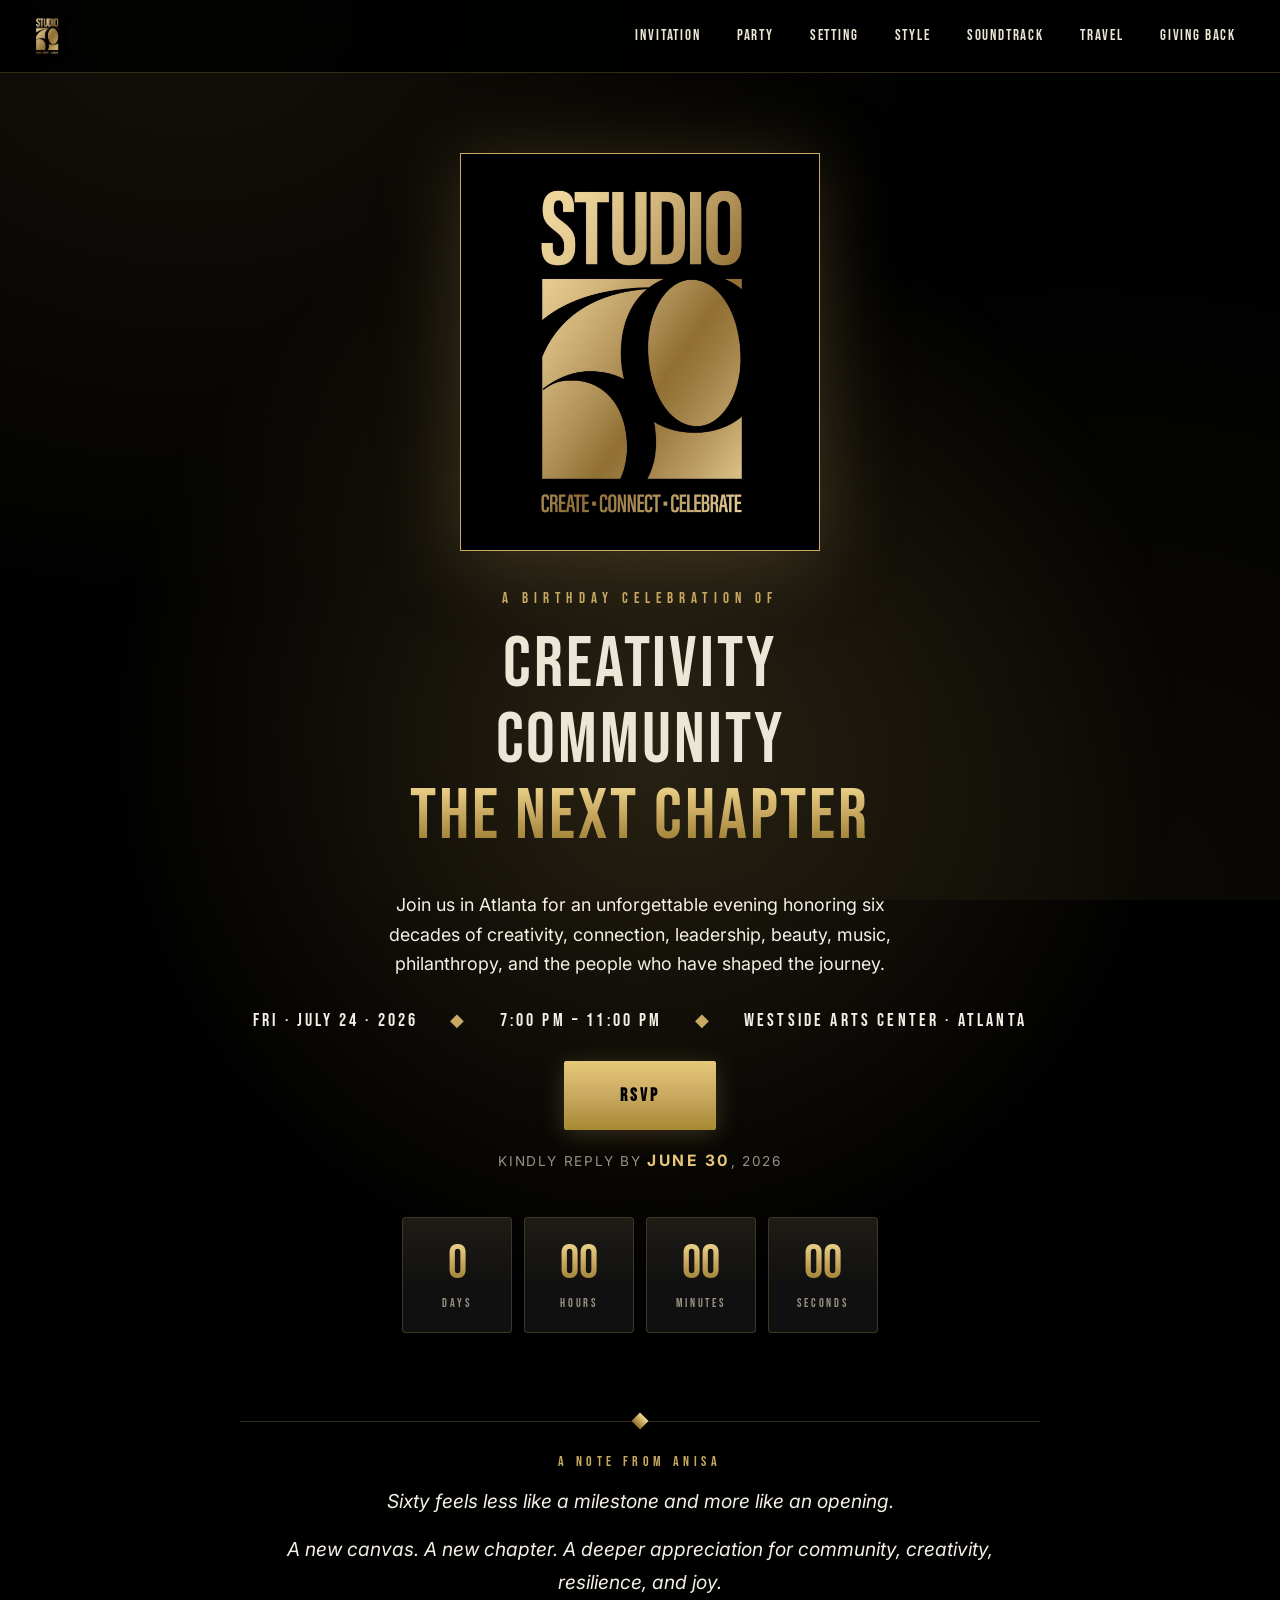
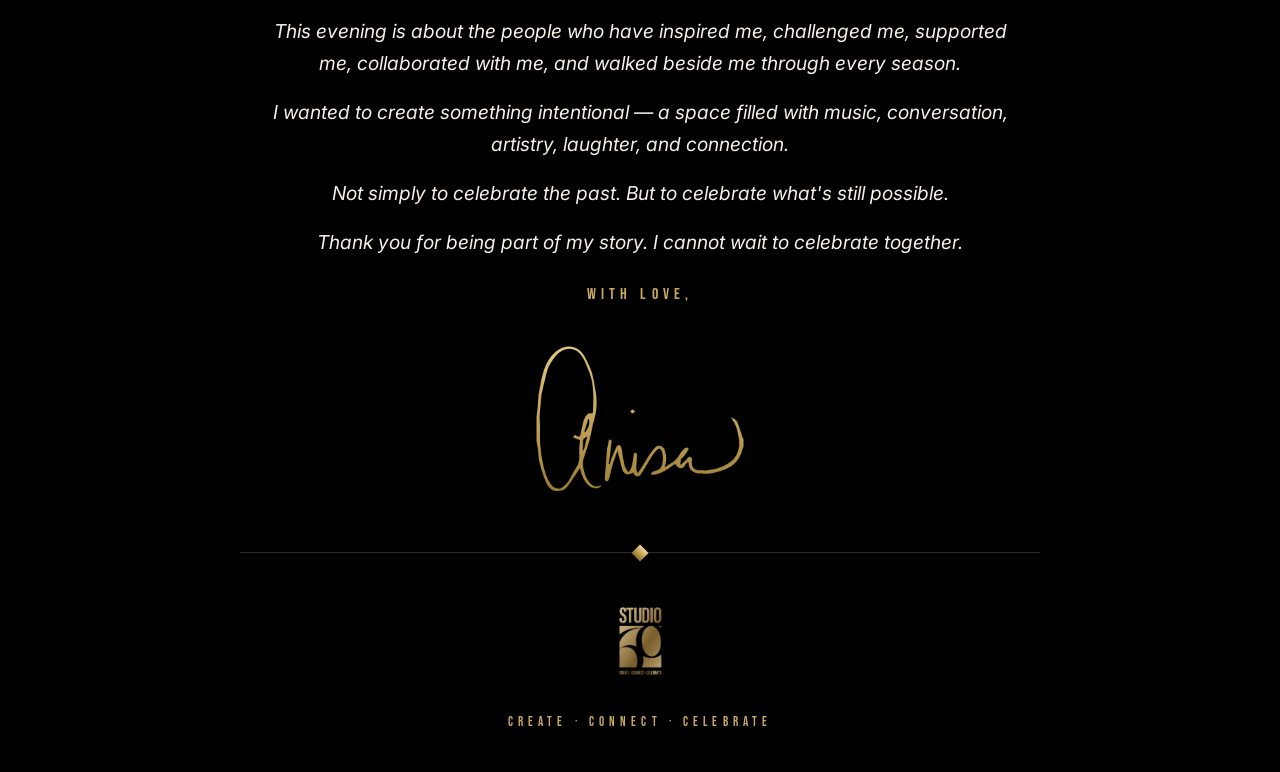
==== index.html @ c4981b9d "Home eyebrow + Soundtrack request deadline - Home hero eyebrow: "A celebration of" → "A birthday   c" ====
<!DOCTYPE html>
<html lang="en">
<head>
  <meta charset="UTF-8" />
  <meta name="viewport" content="width=device-width, initial-scale=1.0" />
  <title>Studio 60 — Anisa's 60th Birthday · Atlanta · July 24, 2026</title>
  <meta name="description" content="Create. Connect. Celebrate. Join Anisa for her 60th birthday at Westside Arts Center, Atlanta. Friday, July 24, 2026." />
  <link rel="icon" type="image/png" href="assets/studio60-logo.png" />
  <link rel="preconnect" href="https://fonts.googleapis.com" />
  <link rel="preconnect" href="https://fonts.gstatic.com" crossorigin />
  <link rel="preconnect" href="https://images.unsplash.com" />
  <link href="https://fonts.googleapis.com/css2?family=Bebas+Neue&family=Inter:wght@400;500;600;700&display=swap" rel="stylesheet" />
  <link rel="stylesheet" href="assets/style.css" />
</head>
<body>
  <div id="site-nav"></div>

  <main>
    <!-- HERO -->
    <section class="hero">
      <img class="hero-logo" src="assets/studio60-logo.png" alt="Studio 60 logo" />
      <div class="hero-eyebrow">A birthday celebration of</div>
      <h1 class="hero-title">
        Creativity<br />
        Community<br />
        <span class="hero-title-tail gold-text">The Next Chapter</span>
      </h1>

      <p class="hero-intro">
        Join us in Atlanta for an unforgettable evening honoring six decades of creativity, connection, leadership, beauty, music, philanthropy, and the people who have shaped the journey.
      </p>

      <div class="hero-meta">
        <span>Fri · July 24 · 2026</span>
        <span class="dot">◆</span>
        <span>7:00 PM – 11:00 PM</span>
        <span class="dot">◆</span>
        <span class="venue-meta"><span>Westside Arts Center</span><span class="venue-sep"> · </span><span>Atlanta</span></span>
      </div>

      <div class="hero-cta-row" style="margin-top: 18px;">
        <a class="btn btn-large" href="rsvp.html">RSVP</a>
      </div>
      <div class="hero-rsvp-deadline">Kindly reply by <span class="deadline-date">June 30</span>, 2026</div>

      <!-- COUNTDOWN -->
      <div id="countdown" class="countdown" aria-label="Countdown to event">
        <div class="countdown-unit">
          <span class="countdown-num" id="cd-days">—</span>
          <span class="countdown-label">Days</span>
        </div>
        <div class="countdown-unit">
          <span class="countdown-num" id="cd-hours">—</span>
          <span class="countdown-label">Hours</span>
        </div>
        <div class="countdown-unit">
          <span class="countdown-num" id="cd-minutes">—</span>
          <span class="countdown-label">Minutes</span>
        </div>
        <div class="countdown-unit">
          <span class="countdown-num" id="cd-seconds">—</span>
          <span class="countdown-label">Seconds</span>
        </div>
      </div>
    </section>

    <!-- MESSAGE FROM ANISA -->
    <section class="section section-tight section-anisa-note">
      <div class="container">
        <div class="message-block message-block--note">
          <div class="section-kicker">A note from Anisa</div>
          <p class="message-quote">Sixty feels less like a milestone and more like an opening.</p>
          <p class="message-quote">A new canvas. A new chapter. A deeper appreciation for community, creativity, resilience, and joy.</p>
          <p class="message-quote">This evening is about the people who have inspired me, challenged me, supported me, collaborated with me, and walked beside me through every season.</p>
          <p class="message-quote">I wanted to create something intentional — a space filled with music, conversation, artistry, laughter, and connection.</p>
          <p class="message-quote">Not simply to celebrate the past. But to celebrate what's still possible.</p>
          <p class="message-quote">Thank you for being part of my story. I cannot wait to celebrate together.</p>
          <div class="message-sign">With Love,</div>
          <div class="signature" role="img" aria-label="Anisa"></div>
        </div>
      </div>
    </section>
  </main>

  <div id="site-footer"></div>

  <script src="assets/partials.js"></script>
  <script src="assets/script.js"></script>
</body>
</html>
---- assets/style.css ----
/* ============================================
   STUDIO 60 — Anisa's 60th Birthday
   Black + Gold metallic brand styling
   ============================================ */

:root {
  --black: #000000;
  --black-soft: #0a0a0a;
  --black-elev: #141414;
  --gold-light: #e6c878;
  --gold: #c9a961;
  --gold-deep: #a78832;
  --gold-shadow: #6b5520;
  --gold-pale: #f3dc94;
  --silver: #c0c0c0;
  --ivory: #f5f0e6;
  --white: #ffffff;
  --text: #ece6d6;
  --text-mute: #9a9082;
  --line: rgba(201, 169, 97, 0.25);
  --line-strong: rgba(201, 169, 97, 0.55);
  --gold-gradient: linear-gradient(180deg, #f3dc94 0%, #c9a961 45%, #8c6f24 100%);
  --gold-gradient-flat: linear-gradient(180deg, #e6c878 0%, #c9a961 50%, #a78832 100%);
  --gold-gradient-deep: linear-gradient(180deg, #c9a961 0%, #8c6f24 50%, #4a3811 100%);
  --gold-gradient-light: linear-gradient(180deg, #f9e8b6 0%, #e6c878 50%, #c9a961 100%);
  --shadow-soft: 0 10px 40px rgba(0, 0, 0, 0.6);
  --max-w: 1280px;
}

* { box-sizing: border-box; margin: 0; padding: 0; }

html { scroll-behavior: smooth; -webkit-text-size-adjust: 100%; }

body {
  background: var(--black);
  color: var(--text);
  font-family: 'Inter', 'Helvetica Neue', Arial, sans-serif;
  font-weight: 400;
  line-height: 1.6;
  min-height: 100vh;
  overflow-x: hidden;
  -webkit-font-smoothing: antialiased;
  -moz-osx-font-smoothing: grayscale;
}

/* Subtle gold particle/grain background overlay */
body::before {
  content: "";
  position: fixed;
  inset: 0;
  pointer-events: none;
  background:
    radial-gradient(ellipse at 15% 0%, rgba(201, 169, 97, 0.10), transparent 50%),
    radial-gradient(ellipse at 85% 100%, rgba(201, 169, 97, 0.06), transparent 55%);
  z-index: 0;
}

/* Typography */
h1, h2, h3, h4, .display, .nav-link, .btn {
  font-family: 'Bebas Neue', 'Oswald', 'Impact', sans-serif;
  letter-spacing: 0.04em;
  text-transform: uppercase;
  font-weight: 400;
}

h1 { font-size: clamp(2.4rem, 6vw, 4.5rem); line-height: 1.05; }
h2 { font-size: clamp(1.8rem, 4vw, 3rem); line-height: 1.1; }
h3 { font-size: clamp(1.2rem, 2.4vw, 1.6rem); line-height: 1.2; }

.gold-text {
  background: var(--gold-gradient);
  -webkit-background-clip: text;
  background-clip: text;
  -webkit-text-fill-color: transparent;
  color: transparent;
}

/* Inline links inside body copy: bold + underline, no color shift */
.prose a, a.inline {
  color: var(--ivory);
  font-weight: 600;
  text-decoration: underline;
  text-underline-offset: 3px;
  text-decoration-thickness: 1.5px;
  transition: color 0.2s;
}
.prose a:hover, a.inline:hover { color: var(--gold-light); }

a { color: var(--gold-light); text-decoration: none; transition: color 0.2s; }
a:hover { color: var(--ivory); }

p { margin-bottom: 1rem; }

/* ============================================
   Top Navigation
   ============================================ */
.top-nav {
  position: sticky;
  top: 0;
  z-index: 100;
  width: 100%;
  background: rgba(0, 0, 0, 0.85);
  backdrop-filter: blur(14px);
  -webkit-backdrop-filter: blur(14px);
  border-bottom: 1px solid var(--line);
}

.nav-inner {
  max-width: var(--max-w);
  margin: 0 auto;
  padding: 14px 28px;
  display: flex;
  align-items: center;
  justify-content: space-between;
  gap: 24px;
}

.nav-brand {
  display: flex;
  align-items: center;
  gap: 12px;
  text-decoration: none;
}

.nav-brand img {
  height: 42px;
  width: auto;
}

.nav-links {
  display: flex;
  align-items: center;
  gap: 4px;
  list-style: none;
}

.nav-link {
  display: inline-block;
  padding: 10px 16px;
  font-size: 0.95rem;
  letter-spacing: 0.12em;
  color: var(--text);
  text-decoration: none;
  transition: color 0.2s;
}

.nav-link:hover { color: var(--gold-light); }

/* Active nav state: solid gold color (matches EDC's solid pink) */
.nav-link.is-active {
  color: var(--gold-light);
  font-weight: 500;
}

.nav-toggle {
  display: none;
  background: none;
  border: 1px solid var(--line-strong);
  color: var(--gold-light);
  width: 42px;
  height: 42px;
  border-radius: 4px;
  cursor: pointer;
  font-size: 1.2rem;
}

@media (max-width: 980px) {
  .nav-toggle { display: inline-flex; align-items: center; justify-content: center; }
  .nav-links {
    display: none;
    position: absolute;
    top: 100%;
    left: 0;
    right: 0;
    flex-direction: column;
    align-items: stretch;
    gap: 0;
    background: rgba(0, 0, 0, 0.97);
    border-bottom: 1px solid var(--line);
    padding: 8px 0;
  }
  .nav-links.is-open { display: flex; }
  .nav-link {
    padding: 14px 28px;
    border-bottom: 1px solid rgba(201, 169, 97, 0.08);
  }
}

/* ============================================
   Buttons
   ============================================ */
.btn {
  display: inline-block;
  padding: 16px 36px;
  font-size: 1rem;
  letter-spacing: 0.16em;
  text-transform: uppercase;
  text-decoration: none;
  cursor: pointer;
  border: none;
  position: relative;
  transition: transform 0.2s, box-shadow 0.25s;
  background: var(--gold-gradient-flat);
  color: var(--black);
  font-weight: 600;
  font-family: 'Bebas Neue', 'Oswald', sans-serif;
  border-radius: 2px;
  box-shadow: 0 4px 24px rgba(201, 169, 97, 0.25);
}

.btn:hover {
  transform: translateY(-2px);
  box-shadow: 0 10px 36px rgba(201, 169, 97, 0.45);
  color: var(--black);
}

.btn-ghost {
  background: transparent;
  color: var(--gold-light);
  border: 1px solid var(--line-strong);
  box-shadow: none;
}

.btn-ghost:hover {
  background: rgba(201, 169, 97, 0.08);
  color: var(--ivory);
  border-color: var(--gold-light);
  box-shadow: none;
}

.btn-large {
  padding: 20px 56px;
  font-size: 1.15rem;
}

/* Slightly more presence on the primary submit button so the eye lands on it */
.btn-confirm {
  padding: 24px 64px;
  font-size: 1.2rem;
  letter-spacing: 0.2em;
  font-weight: 700;
}

/* Narrow select for short option lists (e.g. guests = 1 or 2) */
.form-row select.select-narrow { width: auto; min-width: 120px; max-width: 160px; }

.btn-arrow::after {
  content: " ↗";
  margin-left: 4px;
  font-size: 0.85em;
}

/* ============================================
   Layout
   ============================================ */
main { position: relative; z-index: 1; }

.container {
  max-width: var(--max-w);
  margin: 0 auto;
  padding: 0 28px;
}

.section {
  padding: 80px 0;
  position: relative;
}

.section-tight { padding: 48px 0; }

/* Tighter vertical rhythm on phones so guests scroll less */
@media (max-width: 800px) {
  .section { padding: 48px 0; }
  .section-tight { padding: 28px 0; }
}

.section-title {
  text-align: center;
  margin-bottom: 12px;
}

.section-kicker {
  display: block;
  text-align: center;
  font-family: 'Bebas Neue', 'Oswald', sans-serif;
  letter-spacing: 0.32em;
  font-size: 0.9rem;
  color: var(--gold);
  margin-bottom: 12px;
}

.section-sub {
  text-align: center;
  color: var(--text-mute);
  max-width: 680px;
  margin: 0 auto 56px;
  font-size: 1.05rem;
}

/* ============================================
   Section Divider — gold rule with "60" mark centered
   ============================================ */
.section-divider {
  position: relative;
  text-align: center;
  margin: 56px auto;
  max-width: 1100px;
  padding: 0 28px;
}

.section-divider::before {
  content: "";
  position: absolute;
  top: 50%;
  left: 28px;
  right: 28px;
  height: 1px;
  background: linear-gradient(90deg, transparent, rgba(201, 169, 97, 0.5) 20%, rgba(201, 169, 97, 0.5) 80%, transparent);
}

.section-divider .divider-mark {
  position: relative;
  display: inline-block;
  padding: 0 18px;
  background: var(--black);
  font-family: 'Bebas Neue', 'Oswald', sans-serif;
  font-size: 1.4rem;
  letter-spacing: 0.18em;
  background: var(--gold-gradient);
  -webkit-background-clip: text;
  background-clip: text;
  -webkit-text-fill-color: transparent;
  color: transparent;
}

.section-divider .divider-mark-wrap {
  position: relative;
  display: inline-block;
  padding: 0 18px;
  background: var(--black);
}

/* ============================================
   Hero (Home)
   ============================================ */
.hero {
  min-height: 100vh;
  display: flex;
  flex-direction: column;
  align-items: center;
  justify-content: center;
  text-align: center;
  padding: 80px 28px 60px;
  position: relative;
  overflow: hidden;
}

.hero::before {
  content: "";
  position: absolute;
  inset: 0;
  background:
    radial-gradient(ellipse at center, rgba(201, 169, 97, 0.18) 0%, transparent 60%);
  pointer-events: none;
}

.hero-logo {
  max-width: 360px;
  width: 70vw;
  height: auto;
  margin-bottom: 36px;
  border: 1px solid var(--gold);
  padding: 6px;
  background: var(--black);
  filter: drop-shadow(0 8px 40px rgba(201, 169, 97, 0.25));
  animation: fadeUp 1s ease both;
}

.hero-eyebrow {
  font-family: 'Bebas Neue', 'Oswald', sans-serif;
  letter-spacing: 0.4em;
  font-size: 0.95rem;
  color: var(--gold);
  margin-bottom: 16px;
  animation: fadeUp 1s 0.15s ease both;
}

.hero-title {
  font-family: 'Bebas Neue', 'Oswald', sans-serif;
  letter-spacing: 0.04em;
  margin-bottom: 8px;
  animation: fadeUp 1s 0.25s ease both;
}

.hero-title .gold-text { display: inline-block; }

.hero-title-tail {
  display: inline-block;
}

.hero-intro {
  max-width: 720px;
  margin: 28px auto 0;
  padding: 0 16px;
  color: var(--ivory);
  font-size: clamp(1rem, 1.4vw, 1.15rem);
  line-height: 1.65;
  text-align: center;
  text-wrap: balance;
  animation: fadeUp 1s 0.35s ease both;
}

.hero-meta {
  display: flex;
  flex-wrap: wrap;
  align-items: center;
  justify-content: center;
  gap: 18px 32px;
  margin: 28px 0 8px;
  font-family: 'Bebas Neue', 'Oswald', sans-serif;
  letter-spacing: 0.18em;
  font-size: 1.1rem;
  color: var(--ivory);
  animation: fadeUp 1s 0.4s ease both;
}

.hero-meta .dot { color: var(--gold); }

.hero-venue {
  color: var(--text-mute);
  font-size: 0.95rem;
  margin-bottom: 36px;
  animation: fadeUp 1s 0.5s ease both;
}

.hero-cta-row {
  display: flex;
  gap: 14px;
  flex-wrap: wrap;
  justify-content: center;
  animation: fadeUp 1s 0.6s ease both;
}

.hero-rsvp-deadline {
  margin-top: 18px;
  font-size: 0.85rem;
  color: var(--text-mute);
  letter-spacing: 0.12em;
  text-transform: uppercase;
  animation: fadeUp 1s 0.7s ease both;
}

.hero-rsvp-deadline .deadline-date {
  color: var(--gold-light);
  font-weight: 700;
  font-size: 1.15em;
  letter-spacing: 0.16em;
}

/* Mobile-only hero tweaks
   - Tighten the gap above the Studio 60 logo
   - Hide diamond separators and the middle-dot in the venue line
   - Let the venue's "Atlanta" wrap to its own line cleanly */
@media (max-width: 700px) {
  .hero {
    justify-content: flex-start;
    padding-top: 24px;
  }
  .hero-logo {
    margin-bottom: 24px;
  }
  .hero-meta .dot { display: none; }
  .venue-meta .venue-sep { display: none; }
  .venue-meta {
    display: inline-flex;
    flex-direction: column;
    align-items: center;
    gap: 4px;
  }
}

@keyframes fadeUp {
  from { opacity: 0; transform: translateY(16px); }
  to { opacity: 1; transform: translateY(0); }
}

/* ============================================
   Countdown
   ============================================ */
.countdown {
  display: flex;
  justify-content: center;
  gap: 12px;
  margin: 44px auto 0;
  flex-wrap: wrap;
}

.countdown-unit {
  min-width: 110px;
  padding: 22px 16px 18px;
  background: rgba(20, 20, 20, 0.8);
  border: 1px solid var(--line);
  border-radius: 4px;
  text-align: center;
  position: relative;
  overflow: hidden;
}

.countdown-unit::before {
  content: "";
  position: absolute;
  inset: 0;
  background: linear-gradient(180deg, rgba(201, 169, 97, 0.08), transparent 60%);
  pointer-events: none;
}

.countdown-num {
  display: block;
  font-family: 'Bebas Neue', 'Oswald', sans-serif;
  font-size: 3rem;
  line-height: 1;
  background: var(--gold-gradient);
  -webkit-background-clip: text;
  background-clip: text;
  -webkit-text-fill-color: transparent;
  color: transparent;
}

.countdown-label {
  display: block;
  margin-top: 6px;
  font-family: 'Bebas Neue', 'Oswald', sans-serif;
  letter-spacing: 0.24em;
  font-size: 0.75rem;
  color: var(--text-mute);
}

@media (max-width: 600px) {
  .countdown-unit { min-width: 0; flex: 1 1 calc(50% - 12px); }
  .countdown-num { font-size: 2.4rem; }
}

/* ============================================
   Page Banner — full-width photo banner with title overlay
   ============================================ */
.page-banner {
  position: relative;
  width: 100%;
  height: clamp(280px, 38vw, 460px);
  background-size: cover;
  background-position: center;
  display: flex;
  align-items: center;
  justify-content: center;
  text-align: center;
  overflow: hidden;
}

/* Taller variant to mirror the RSVP hero feel on hero-style pages */
.page-banner--tall { height: clamp(420px, 60vw, 640px); }

/* Generic line-balance utility — prevents orphan words on short
   paragraphs by distributing line breaks evenly */
.balance { text-wrap: balance; }

/* Prose modifier — balance line breaks so short paragraphs don't
   leave a single orphan word on the last line */
.prose-balance p { text-wrap: balance; }

/* Soundtrack page — tight title + tagline lockup on the banner */
.soundtrack-lockup { line-height: 0.95; }

/* Soundtrack deadline note — matches the RSVP "Kindly reply by" treatment */
.song-deadline {
  text-align: center;
  font-size: 0.85rem;
  color: var(--text-mute);
  letter-spacing: 0.12em;
  text-transform: uppercase;
  margin: 0 0 32px;
}

.song-deadline .deadline-date {
  color: var(--gold-light);
  font-weight: 700;
  font-size: 1.15em;
  letter-spacing: 0.16em;
}
.soundtrack-tagline {
  margin-top: 14px;
  font-family: 'Bebas Neue', 'Oswald', sans-serif;
  letter-spacing: 0.32em;
  text-transform: uppercase;
  font-size: clamp(0.95rem, 1.6vw, 1.15rem);
  color: var(--gold-light);
}

/* Run of Show — "The Evening Unfolds" hero + narrative copy */
.ros-banner {
  background-color: var(--black);
  background-size: cover;
  background-position: center;
  background-repeat: no-repeat;
}

.ros-heading {
  text-align: center;
  font-family: 'Bebas Neue', 'Oswald', sans-serif;
  font-size: clamp(2rem, 4.5vw, 3.6rem);
  letter-spacing: 0.04em;
  line-height: 1;
  color: var(--white);
  margin-bottom: 32px;
}

.ros-narrative {
  max-width: 720px;
  margin: 0 auto;
  text-align: center;
  color: var(--ivory);
}

.ros-narrative p {
  font-size: clamp(1.05rem, 1.5vw, 1.2rem);
  line-height: 1.75;
  margin-bottom: 1.4rem;
  text-wrap: balance;
}

.ros-emphasis {
  font-family: 'Bebas Neue', 'Oswald', sans-serif;
  letter-spacing: 0.06em;
  font-size: clamp(1.25rem, 1.8vw, 1.5rem) !important;
  color: var(--gold-light);
  margin-top: 1.6rem;
}

.ros-closing {
  font-style: italic;
  color: var(--gold-light);
  margin-top: 1.6rem;
}

/* Advocacy — three text-only charity cards */
.charity-grid {
  display: grid;
  grid-template-columns: repeat(3, 1fr);
  gap: 28px;
}

.charity-card {
  padding: 36px 28px;
  background: linear-gradient(180deg, rgba(20, 20, 20, 0.95), rgba(0, 0, 0, 0.9));
  border: 1px solid var(--line);
  border-radius: 6px;
  text-align: center;
  display: flex;
  flex-direction: column;
  overflow: hidden;
}

.charity-card--with-image { padding-top: 0; }

.charity-image {
  margin: 0 -28px 28px;
  border-bottom: 1px solid var(--line);
  background: var(--black);
}

.charity-image img {
  display: block;
  width: 100%;
  height: 200px;
  object-fit: cover;
  object-position: center;
}

.charity-name {
  color: var(--gold-light);
  margin-bottom: 16px;
  font-size: 1.3rem;
}

.charity-tag {
  font-size: 0.55em;
  color: var(--text-mute);
  letter-spacing: 0.22em;
  margin-left: 6px;
  vertical-align: middle;
  font-weight: 400;
}

.charity-desc {
  color: var(--text);
  margin-bottom: 18px;
  font-size: 0.98rem;
  line-height: 1.6;
}

.charity-memo {
  color: var(--text-mute);
  font-size: 0.85rem;
  margin: 0 auto 24px;
  padding-top: 16px;
  border-top: 1px solid var(--line);
  line-height: 1.6;
  max-width: 280px;
  flex: 1;
}

.charity-card .btn { align-self: center; margin-top: auto; }

@media (max-width: 800px) {
  .charity-grid { grid-template-columns: 1fr; gap: 20px; }
  .charity-card { padding: 28px 24px; }
}

/* Attire page — centred mood block with an italic gold coda */
.attire-block { text-align: center; }
.attire-block .section-title { margin-bottom: 24px; }
.attire-block .prose + .prose { margin-top: 18px; }
.attire-coda {
  margin-top: 36px;
  font-style: italic;
  font-size: 1.1rem;
  color: var(--gold-light);
  letter-spacing: 0.04em;
}

.page-banner::before {
  content: "";
  position: absolute;
  inset: 0;
  background:
    linear-gradient(180deg, rgba(0, 0, 0, 0.55) 0%, rgba(0, 0, 0, 0.45) 50%, rgba(0, 0, 0, 0.85) 100%);
  pointer-events: none;
}

.page-banner-inner {
  position: relative;
  z-index: 1;
  padding: 28px;
  max-width: 1100px;
}

.page-banner-kicker {
  display: block;
  font-family: 'Bebas Neue', 'Oswald', sans-serif;
  letter-spacing: 0.36em;
  font-size: 0.88rem;
  color: var(--gold-light);
  margin-bottom: 18px;
}

.page-banner-title {
  font-family: 'Bebas Neue', 'Oswald', sans-serif;
  font-size: clamp(2.6rem, 7vw, 5.5rem);
  letter-spacing: 0.04em;
  line-height: 1;
  text-transform: uppercase;
  color: var(--white);
  text-shadow: 0 4px 30px rgba(0, 0, 0, 0.5);
}

.page-banner-title .gold-text { display: inline-block; }

.page-banner-sub {
  margin-top: 20px;
  color: var(--ivory);
  font-size: clamp(1rem, 1.5vw, 1.15rem);
  max-width: 680px;
  margin-left: auto;
  margin-right: auto;
}

/* ============================================
   Jump-to anchor nav (sits below banner)
   ============================================ */
.jump-nav {
  display: flex;
  justify-content: center;
  align-items: center;
  flex-wrap: wrap;
  gap: 8px 28px;
  padding: 24px 28px;
  border-bottom: 1px solid var(--line);
  margin-bottom: 16px;
}

.jump-nav-label {
  font-family: 'Bebas Neue', 'Oswald', sans-serif;
  letter-spacing: 0.24em;
  text-transform: uppercase;
  color: var(--text-mute);
  font-size: 0.85rem;
}

.jump-nav-label::before {
  content: "↓ ";
  color: var(--gold);
}

.jump-nav a {
  font-family: 'Inter', sans-serif;
  color: var(--ivory);
  font-size: 0.95rem;
  font-weight: 500;
  letter-spacing: 0.02em;
  text-decoration: none;
  padding: 4px 0;
  transition: color 0.2s;
}

.jump-nav a:hover { color: var(--gold-light); }

/* ============================================
   Message from Anisa
   ============================================ */
.message-block {
  max-width: 800px;
  margin: 0 auto;
  text-align: center;
  padding: 56px 32px;
  border-top: 1px solid var(--line);
  border-bottom: 1px solid var(--line);
  position: relative;
}

.message-block::before,
.message-block::after {
  content: "";
  position: absolute;
  left: 50%;
  width: 12px;
  height: 12px;
  background: var(--gold-gradient);
  transform: translateX(-50%) rotate(45deg);
}
.message-block::before { top: -7px; }
.message-block::after { bottom: -7px; }

.message-quote {
  font-size: 1.2rem;
  line-height: 1.7;
  color: var(--ivory);
  font-style: italic;
}

.message-quote + .message-quote { margin-top: 14px; }

.message-sign {
  margin-top: 24px;
  font-family: 'Bebas Neue', 'Oswald', sans-serif;
  letter-spacing: 0.32em;
  color: var(--gold);
  font-size: 1rem;
}

/* Tighter symmetric gap around the diamond on Anisa's note section */
.section-anisa-note { padding-top: 28px; padding-bottom: 28px; }
.message-block--note { padding-top: 28px; padding-bottom: 28px; }

/* Anisa signature — image rendered as gold via mask */
.signature {
  width: clamp(200px, 32vw, 260px);
  height: clamp(160px, 26vw, 210px);
  margin: 6px auto 0;
  background: var(--gold-gradient);
  -webkit-mask: url('../images/anisa-signature.png') no-repeat center / contain;
  mask: url('../images/anisa-signature.png') no-repeat center / contain;
}

/* ============================================
   Photo + White Panel Cards (EDC editorial style)
   ============================================ */
.photo-grid {
  display: grid;
  gap: 24px;
}

.photo-grid-2 { grid-template-columns: repeat(2, 1fr); }
.photo-grid-3 { grid-template-columns: repeat(3, 1fr); }
.photo-grid-auto { grid-template-columns: repeat(auto-fit, minmax(320px, 1fr)); }

@media (max-width: 880px) {
  .photo-grid-2, .photo-grid-3 { grid-template-columns: 1fr; }
}

.photo-card {
  display: flex;
  flex-direction: column;
  text-decoration: none;
  color: inherit;
  position: relative;
  transition: transform 0.3s ease;
}

.photo-card:hover { transform: translateY(-4px); }
.photo-card:hover .photo-card-img { transform: scale(1.03); }
.photo-card:hover .photo-card-arrow { transform: translateX(6px); }

.photo-card-imgwrap {
  width: 100%;
  aspect-ratio: 16 / 10;
  overflow: hidden;
  background: var(--black-elev);
}

.photo-card-img {
  width: 100%;
  height: 100%;
  object-fit: cover;
  display: block;
  transition: transform 0.5s ease;
}

.photo-card-panel {
  background: linear-gradient(180deg, rgba(18, 18, 18, 0.98), rgba(8, 8, 8, 0.98));
  color: var(--ivory);
  padding: 28px 28px 26px;
  margin: -64px 24px 0;
  position: relative;
  z-index: 2;
  border: 1px solid var(--line-strong);
  box-shadow: 0 14px 40px rgba(0, 0, 0, 0.55);
  display: flex;
  flex-direction: column;
  flex-grow: 1;
  transition: border-color 0.25s, box-shadow 0.25s;
}

.photo-card:hover .photo-card-panel {
  border-color: var(--gold-light);
  box-shadow: 0 18px 48px rgba(201, 169, 97, 0.18);
}

.photo-card-eyebrow {
  font-family: 'Bebas Neue', 'Oswald', sans-serif;
  letter-spacing: 0.28em;
  font-size: 0.75rem;
  color: var(--gold);
  margin-bottom: 10px;
  text-transform: uppercase;
}

.photo-card-title {
  font-family: 'Bebas Neue', 'Oswald', sans-serif;
  font-size: clamp(1.3rem, 1.7vw, 1.65rem);
  text-transform: uppercase;
  letter-spacing: 0.04em;
  color: var(--ivory);
  margin-bottom: 10px;
  display: flex;
  align-items: center;
  justify-content: space-between;
  gap: 12px;
  line-height: 1.15;
}

.photo-card-arrow {
  color: var(--gold-light);
  font-size: 1.4rem;
  font-weight: bold;
  transition: transform 0.25s, color 0.2s;
  flex-shrink: 0;
}

.photo-card:hover .photo-card-arrow { color: var(--gold-pale); }

.photo-card-desc {
  color: var(--text-mute);
  font-size: 0.95rem;
  line-height: 1.6;
  margin: 0;
}

/* Detail variant: sentence-case heading + em-dash bulleted list */
.photo-card-panel.is-detail .photo-card-title {
  text-transform: none;
  font-family: 'Inter', sans-serif;
  font-weight: 600;
  letter-spacing: 0.01em;
  font-size: 1.45rem;
  color: var(--gold-light);
}

/* Plain stacked list — same metrics as dash-list but no marker */
.clean-list {
  list-style: none;
  margin-top: 10px;
}

.clean-list li {
  padding: 6px 0;
  color: var(--text);
  font-size: 0.95rem;
  line-height: 1.55;
}

.dash-list {
  list-style: none;
  margin-top: 10px;
}

.dash-list li {
  padding: 8px 0 8px 22px;
  position: relative;
  color: var(--text);
  font-size: 0.95rem;
  line-height: 1.55;
}

.dash-list li::before {
  content: "–";
  position: absolute;
  left: 0;
  color: var(--gold-light);
  font-weight: bold;
}

/* ============================================
   Generic Cards (legacy / dark)
   ============================================ */
.grid {
  display: grid;
  gap: 24px;
}

.grid-2 { grid-template-columns: repeat(2, minmax(0, 1fr)); }
.grid-3 { grid-template-columns: repeat(3, minmax(0, 1fr)); }
.grid-auto { grid-template-columns: repeat(auto-fit, minmax(280px, 1fr)); }

@media (max-width: 800px) {
  .grid-2, .grid-3 { grid-template-columns: 1fr; }
}

.card {
  background: linear-gradient(180deg, rgba(20, 20, 20, 0.9), rgba(10, 10, 10, 0.9));
  border: 1px solid var(--line);
  border-radius: 6px;
  padding: 32px 28px;
  position: relative;
  transition: border-color 0.25s, transform 0.25s;
}

.card:hover {
  border-color: var(--line-strong);
  transform: translateY(-4px);
}

.card h3 {
  margin-bottom: 12px;
  color: var(--gold-light);
}

.card p { color: var(--text-mute); }

.card-icon {
  font-family: 'Bebas Neue', 'Oswald', sans-serif;
  font-size: 0.8rem;
  letter-spacing: 0.32em;
  color: var(--gold);
  margin-bottom: 8px;
  display: block;
}

/* ============================================
   Tier Cards (Advocacy) — graduated gold tones
   ============================================ */
.tier-grid {
  display: grid;
  grid-template-columns: repeat(3, 1fr);
  gap: 20px;
  align-items: stretch;
  margin-bottom: 56px;
}

@media (max-width: 880px) {
  .tier-grid { grid-template-columns: 1fr; }
}

.tier-card {
  position: relative;
  border-radius: 8px;
  padding: 36px 28px 32px;
  text-align: center;
  display: flex;
  flex-direction: column;
  color: var(--black);
  overflow: hidden;
}

.tier-card.tier-light { background: var(--gold-gradient-light); }
.tier-card.tier-mid { background: var(--gold-gradient-flat); }
.tier-card.tier-deep {
  background: var(--gold-gradient-deep);
  color: var(--ivory);
}

.tier-name {
  font-family: 'Inter', sans-serif;
  font-weight: 700;
  font-size: 1.15rem;
  letter-spacing: 0.02em;
  text-transform: none;
  margin-bottom: 6px;
}

.tier-card.tier-deep .tier-name { color: var(--gold-pale); }

.tier-amount {
  font-family: 'Bebas Neue', 'Oswald', sans-serif;
  font-size: clamp(2.4rem, 4vw, 3.4rem);
  line-height: 1;
  margin: 12px 0 6px;
  color: inherit;
}

.tier-card.tier-deep .tier-amount { color: var(--gold-pale); }

.tier-note {
  font-size: 0.85rem;
  font-style: italic;
  margin-bottom: 24px;
  opacity: 0.8;
}

.tier-card .btn {
  background: var(--black);
  color: var(--gold-light);
  align-self: center;
  margin-top: auto;
  box-shadow: 0 4px 16px rgba(0, 0, 0, 0.4);
}

.tier-card .btn:hover {
  background: #1a1a1a;
  color: var(--white);
}

.tier-card.tier-deep .btn {
  background: var(--gold-gradient-flat);
  color: var(--black);
}

.tier-disclaimer {
  margin-top: 18px;
  font-size: 0.78rem;
  line-height: 1.5;
  opacity: 0.85;
}

/* ============================================
   Timeline (Run of Show)
   ============================================ */
.timeline {
  max-width: 760px;
  margin: 0 auto;
  position: relative;
  padding-left: 40px;
}

.timeline::before {
  content: "";
  position: absolute;
  left: 12px;
  top: 8px;
  bottom: 8px;
  width: 2px;
  background: var(--gold-gradient);
  opacity: 0.5;
}

.timeline-item {
  position: relative;
  padding: 14px 0 28px;
}

.timeline-item::before {
  content: "";
  position: absolute;
  left: -34px;
  top: 22px;
  width: 14px;
  height: 14px;
  border-radius: 50%;
  background: var(--gold-gradient);
  box-shadow: 0 0 0 4px var(--black), 0 0 16px rgba(201, 169, 97, 0.5);
}

.timeline-time {
  font-family: 'Bebas Neue', 'Oswald', sans-serif;
  letter-spacing: 0.16em;
  color: var(--gold-light);
  font-size: 1rem;
  margin-bottom: 4px;
}

.timeline-event {
  font-size: 1.1rem;
  color: var(--ivory);
}

/* ============================================
   Venue / Map
   ============================================ */
.venue-intro {
  max-width: 760px;
  margin: 0 auto 40px;
  text-align: center;
  color: var(--ivory);
}

.venue-intro .venue-name {
  font-family: 'Bebas Neue', 'Oswald', sans-serif;
  font-size: clamp(2rem, 4.5vw, 3.4rem);
  letter-spacing: 0.04em;
  line-height: 1;
  text-transform: uppercase;
  margin-bottom: 20px;
}

.venue-intro p {
  font-size: clamp(1rem, 1.4vw, 1.15rem);
  line-height: 1.65;
  margin-bottom: 10px;
  text-wrap: balance;
}

.venue-intro p:last-child { margin-bottom: 0; }

.venue-grid {
  display: grid;
  grid-template-columns: 1fr 1.2fr;
  gap: 32px;
  align-items: stretch;
}

.venue-info-card {
  padding: 40px 36px;
}

.venue-info-card h3 { color: var(--gold-light); margin-bottom: 8px; }

.venue-info-card .address-line {
  color: var(--ivory);
  font-size: 1.1rem;
  line-height: 1.5;
  margin-bottom: 18px;
}

.venue-info-card .meta-line {
  color: var(--text-mute);
  margin: 4px 0;
  font-size: 0.95rem;
}

.venue-info-card .meta-label {
  color: var(--gold);
  font-family: 'Bebas Neue', 'Oswald', sans-serif;
  letter-spacing: 0.18em;
  font-size: 0.8rem;
  text-transform: uppercase;
  display: block;
  margin: 18px 0 4px;
}

.venue-map {
  border: 1px solid var(--line);
  border-radius: 6px;
  overflow: hidden;
  min-height: 360px;
}

.venue-map iframe {
  width: 100%;
  height: 100%;
  min-height: 360px;
  border: 0;
  filter: invert(0.92) hue-rotate(180deg) saturate(0.5);
}

@media (max-width: 900px) {
  .venue-grid { grid-template-columns: 1fr; }
}

.venue-photo {
  max-width: 520px;
  margin: 0 auto;
  text-align: center;
}

.venue-photo img {
  width: 100%;
  height: auto;
  display: block;
  border: 1px solid var(--line-strong);
  border-radius: 4px;
  box-shadow: var(--shadow-soft);
}

.venue-photo figcaption {
  margin-top: 16px;
  color: var(--text-mute);
  font-size: 0.95rem;
  letter-spacing: 0.02em;
}

/* ============================================
   Dress Code
   ============================================ */
.swatch-row {
  display: flex;
  justify-content: center;
  gap: 12px;
  margin: 20px 0;
}

.swatch {
  width: 44px;
  height: 44px;
  border-radius: 50%;
  border: 1px solid rgba(255, 255, 255, 0.15);
}

.swatch.black { background: #0a0a0a; }
.swatch.gold { background: var(--gold-gradient-flat); }
.swatch.silver { background: linear-gradient(180deg, #e8e8e8, #b8b8b8 50%, #8c8c8c); }
.swatch.metallic { background: linear-gradient(135deg, #e6c878, #c0c0c0, #a78832); }

/* ============================================
   Forms (RSVP / Song Request)
   ============================================ */
.form-card {
  max-width: 640px;
  margin: 0 auto;
  background: linear-gradient(180deg, rgba(20, 20, 20, 0.95), rgba(0, 0, 0, 0.9));
  border: 1px solid var(--line);
  border-radius: 6px;
  padding: 48px 40px;
}

.form-row { margin-bottom: 22px; }

.form-row label {
  display: block;
  font-family: 'Bebas Neue', 'Oswald', sans-serif;
  letter-spacing: 0.2em;
  font-size: 0.85rem;
  color: var(--gold);
  text-transform: uppercase;
  margin-bottom: 8px;
}

.form-row input,
.form-row select,
.form-row textarea {
  width: 100%;
  padding: 14px 16px;
  background: rgba(0, 0, 0, 0.5);
  border: 1px solid var(--line);
  color: var(--ivory);
  font-family: 'Inter', sans-serif;
  font-size: 1rem;
  border-radius: 3px;
  transition: border-color 0.2s, box-shadow 0.2s;
}

.form-row input:focus,
.form-row select:focus,
.form-row textarea:focus {
  outline: none;
  border-color: var(--gold-light);
  box-shadow: 0 0 0 3px rgba(201, 169, 97, 0.15);
}

.form-row textarea { min-height: 78px; resize: vertical; }

.form-row .help {
  font-size: 0.8rem;
  color: var(--text-mute);
  margin-top: 4px;
}

.radio-group {
  display: flex;
  gap: 12px;
  flex-wrap: wrap;
}

.radio-pill {
  flex: 1 1 auto;
  position: relative;
}

.radio-pill input { position: absolute; opacity: 0; }

.radio-pill label {
  display: block;
  padding: 14px 24px;
  border: 1px solid var(--line);
  text-align: center;
  cursor: pointer;
  border-radius: 3px;
  color: var(--text);
  letter-spacing: 0.16em;
  font-size: 0.9rem;
  transition: all 0.2s;
  margin: 0;
}

.radio-pill input:checked + label {
  background: transparent;
  color: var(--gold-light);
  border: 2px solid var(--gold);
  padding: 13px 23px; /* compensate for thicker border so size stays consistent */
  font-weight: 600;
  box-shadow: 0 0 0 1px rgba(201, 169, 97, 0.25) inset;
}

.form-success {
  display: none;
  background: rgba(201, 169, 97, 0.1);
  border: 1px solid var(--line-strong);
  border-radius: 4px;
  padding: 24px;
  margin-bottom: 24px;
  text-align: center;
}

.form-success.is-visible { display: block; animation: fadeUp 0.4s ease; }
.form-success h3 { color: var(--gold-light); margin-bottom: 8px; }

/* ============================================
   Travel
   ============================================ */
.code-pill {
  display: inline-block;
  padding: 6px 14px;
  background: rgba(201, 169, 97, 0.12);
  border: 1px solid var(--line-strong);
  border-radius: 3px;
  color: var(--gold-light);
  font-family: 'JetBrains Mono', 'Courier New', monospace;
  font-size: 0.95rem;
  letter-spacing: 0.08em;
  margin-left: 6px;
}

/* ============================================
   Anchor section heading (used inside long pages)
   ============================================ */
.anchor-heading {
  text-align: center;
  font-family: 'Bebas Neue', 'Oswald', sans-serif;
  text-transform: uppercase;
  font-size: clamp(1.6rem, 3vw, 2.4rem);
  letter-spacing: 0.06em;
  color: var(--white);
  margin-bottom: 20px;
}

.anchor-heading.is-yellow {
  background: linear-gradient(180deg, #fce570, #d6b934);
  -webkit-background-clip: text;
  background-clip: text;
  -webkit-text-fill-color: transparent;
}

.anchor-heading.is-gold {
  background: var(--gold-gradient);
  -webkit-background-clip: text;
  background-clip: text;
  -webkit-text-fill-color: transparent;
}

/* ============================================
   Section Subtle Note (yellow italic warning style)
   ============================================ */
.section-note {
  text-align: center;
  font-style: italic;
  color: #fce570;
  max-width: 760px;
  margin: 0 auto;
  padding: 0 28px;
  font-size: 0.95rem;
  line-height: 1.6;
}

/* ============================================
   Sponsors / Logo Grid (Advocacy charity row)
   ============================================ */
.logo-strip {
  background: rgba(20, 20, 20, 0.6);
  border: 1px solid var(--line);
  border-radius: 6px;
  padding: 32px 28px;
  margin-top: 56px;
}

.logo-strip-heading {
  font-family: 'Inter', sans-serif;
  font-weight: 600;
  font-size: 1.05rem;
  letter-spacing: 0.04em;
  color: var(--ivory);
  margin-bottom: 22px;
  text-transform: none;
  text-align: left;
}

.logo-strip-grid {
  display: grid;
  grid-template-columns: repeat(auto-fit, minmax(120px, 1fr));
  gap: 28px 32px;
  align-items: center;
  justify-items: center;
}

.logo-strip-grid .logo-tile {
  font-family: 'Bebas Neue', 'Oswald', sans-serif;
  letter-spacing: 0.18em;
  font-size: 0.88rem;
  color: var(--text-mute);
  text-transform: uppercase;
  text-align: center;
  opacity: 0.85;
  transition: opacity 0.2s, color 0.2s;
}

.logo-strip-grid a.logo-tile:hover {
  opacity: 1;
  color: var(--gold-light);
}

/* ============================================
   Fundraising Banner
   ============================================ */
.fundraising-banner {
  text-align: center;
  background: linear-gradient(180deg, rgba(20, 20, 20, 0.95), rgba(0, 0, 0, 0.9));
  border: 1px solid var(--line);
  border-radius: 6px;
  padding: 56px 32px;
  margin-bottom: 56px;
}

.fundraising-goal {
  font-family: 'Bebas Neue', 'Oswald', sans-serif;
  font-size: clamp(3rem, 9vw, 6rem);
  background: var(--gold-gradient);
  -webkit-background-clip: text;
  background-clip: text;
  -webkit-text-fill-color: transparent;
  color: transparent;
  line-height: 1;
}

.fundraising-label {
  font-family: 'Bebas Neue', 'Oswald', sans-serif;
  letter-spacing: 0.32em;
  color: var(--gold);
  font-size: 0.95rem;
  margin-top: 6px;
}

/* ============================================
   Footer
   ============================================ */
.footer {
  padding: 20px 28px 40px;
  text-align: center;
  color: var(--text-mute);
  font-size: 0.85rem;
  letter-spacing: 0.08em;
  margin-top: 0;
}

.footer-logo {
  height: 80px;
  width: auto;
  margin-bottom: 18px;
  opacity: 0.85;
}

.footer-tag {
  font-family: 'Bebas Neue', 'Oswald', sans-serif;
  letter-spacing: 0.4em;
  color: var(--gold);
  font-size: 0.8rem;
  margin-top: 6px;
}

/* ============================================
   Utility
   ============================================ */
.center { text-align: center; }
.mt-0 { margin-top: 0; }
.mb-0 { margin-bottom: 0; }
.mt-2 { margin-top: 1.5rem; }
.mb-2 { margin-bottom: 1.5rem; }
.mt-4 { margin-top: 3rem; }
.mb-4 { margin-bottom: 3rem; }

.prose { max-width: 760px; margin: 0 auto; padding: 0 28px; color: var(--ivory); line-height: 1.75; }
.prose p { margin-bottom: 1.2rem; }
.prose-center { text-align: center; }

/* Section anchor offset (so sticky nav doesn't cover anchored section heading) */
[id]:not(body) { scroll-margin-top: 92px; }

/* ============================================
   RSVP Hero — single-column layout on every size.
   Top: image banner with intro text overlaid in the
   black centre, gold glitter rising at the bottom.
   Below: the form. Bokeh balls are intentionally
   cropped out by the image positioning.
   ============================================ */
.rsvp-hero {
  position: relative;
  display: grid;
  grid-template-columns: 1fr;
  grid-template-rows: minmax(560px, auto) auto;
  align-items: stretch;
  background: var(--black);
}

.rsvp-hero-image {
  grid-column: 1;
  grid-row: 1;
  /* Desktop: zoom into the right-bottom of the source so the
     bokeh balls (top-left of original) stay out of frame and
     only the glitter spread is visible. */
  background-image: linear-gradient(180deg, rgba(0,0,0,0.25) 0%, rgba(0,0,0,0.25) 100%), url('../images/bokeh-gold.jpg');
  background-size: cover, 220% auto;
  background-position: center, right bottom;
  background-repeat: no-repeat, no-repeat;
}

.rsvp-hero-intro {
  grid-column: 1;
  grid-row: 1;
  z-index: 2;
  align-self: center;
  padding: 56px 40px;
  text-align: center;
  color: var(--text);
}

.rsvp-hero-form {
  grid-column: 1;
  grid-row: 2;
  padding: 56px 40px 80px;
  text-align: center;
}

.rsvp-hero-form .form-card { max-width: 640px; margin: 0 auto; }

.rsvp-hero-kicker {
  display: block;
  font-family: 'Bebas Neue', 'Oswald', sans-serif;
  letter-spacing: 0.36em;
  font-size: 0.88rem;
  color: var(--gold-light);
  margin-bottom: 18px;
  text-transform: uppercase;
}

.rsvp-hero-title {
  font-family: 'Bebas Neue', 'Oswald', sans-serif;
  font-size: clamp(2.4rem, 5vw, 4.2rem);
  letter-spacing: 0.04em;
  line-height: 1;
  text-transform: uppercase;
  color: var(--white);
  text-shadow: 0 4px 30px rgba(0, 0, 0, 0.6);
  margin-bottom: 22px;
}

.rsvp-hero-title .gold-text { display: inline-block; }

.rsvp-hero-tagline {
  font-size: clamp(1rem, 1.5vw, 1.2rem);
  color: var(--ivory);
  font-style: italic;
  margin-bottom: 32px;
  text-wrap: balance;
}

.rsvp-hero-meta {
  display: flex;
  flex-wrap: wrap;
  align-items: center;
  justify-content: center;
  gap: 12px 24px;
  font-family: 'Bebas Neue', 'Oswald', sans-serif;
  letter-spacing: 0.18em;
  font-size: 1rem;
  color: var(--ivory);
  margin-bottom: 24px;
}
.rsvp-hero-meta .dot { color: var(--gold); }

.rsvp-hero-reply {
  margin-top: 4px;
  font-size: 0.85rem;
  color: var(--text-mute);
  letter-spacing: 0.12em;
  text-transform: uppercase;
}

.rsvp-hero-reply .deadline-date {
  color: var(--gold-light);
  font-weight: 700;
  font-size: 1.15em;
  letter-spacing: 0.16em;
}

.rsvp-hero-form .form-success,
.rsvp-hero-form .form-card { margin-top: 24px; }

/* Mobile — use the same crop the user liked: cover + centred, which
   on a narrow viewport keeps only the centre of the image visible
   (mostly black with the glitter rising at the bottom). */
@media (max-width: 800px) {
  .rsvp-hero {
    grid-template-rows: minmax(460px, auto) auto;
  }

  .rsvp-hero-image {
    background-image: linear-gradient(180deg, rgba(0,0,0,0.35) 0%, rgba(0,0,0,0.55) 55%, rgba(0,0,0,0.75) 100%), url('../images/bokeh-gold.jpg');
    background-size: cover, cover;
    background-position: center, center;
  }

  .rsvp-hero-intro { padding: 32px 24px; }
  .rsvp-hero-form { padding: 36px 20px 56px; }

  /* Tidy the meta line on small screens */
  .rsvp-hero-meta .dot { display: none; }
  .rsvp-hero-meta .venue-sep { display: none; }
  .rsvp-hero-meta .venue-meta {
    display: inline-flex;
    flex-direction: column;
    align-items: center;
    gap: 4px;
  }
}
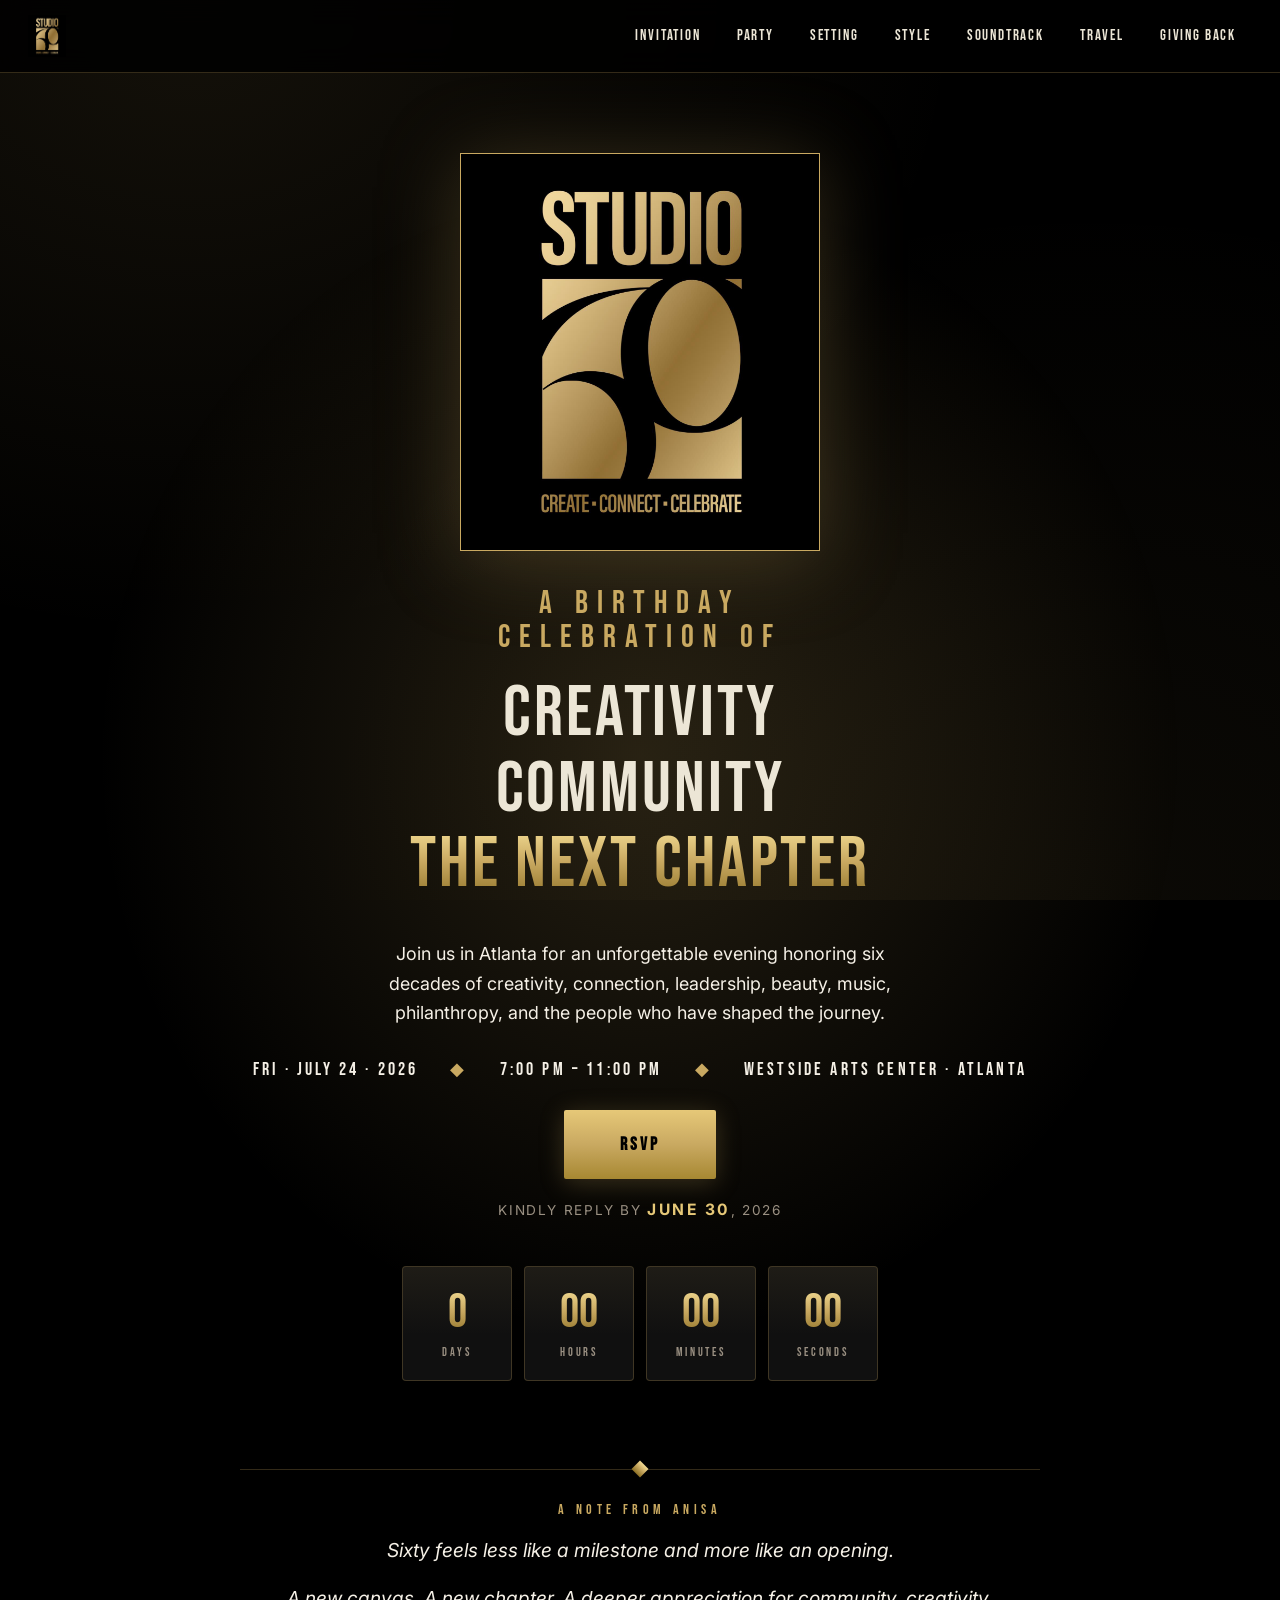
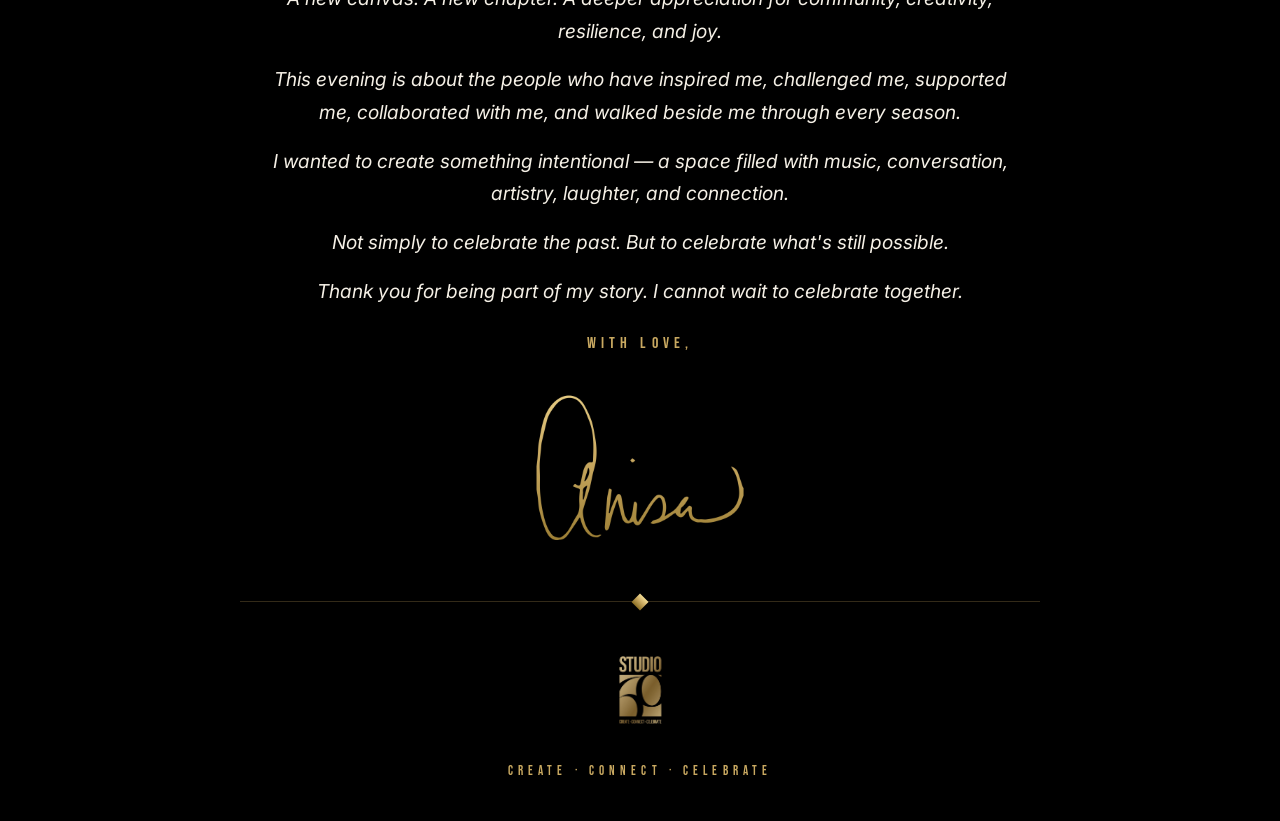
==== commit 57f78133: "Bigger birthday eyebrow + tidier Soundtrack deadline - Home page eyebrow "A Birthday / Celebration o" ====
--- a/index.html
+++ b/index.html
@@ -19,7 +19,7 @@
     <!-- HERO -->
     <section class="hero">
       <img class="hero-logo" src="assets/studio60-logo.png" alt="Studio 60 logo" />
-      <div class="hero-eyebrow">A birthday celebration of</div>
+      <div class="hero-eyebrow hero-eyebrow--lg">A Birthday<br />Celebration of</div>
       <h1 class="hero-title">
         Creativity<br />
         Community<br />
--- a/assets/style.css
+++ b/assets/style.css
@@ -385,6 +385,14 @@
   animation: fadeUp 1s 0.15s ease both;
 }
 
+/* Larger eyebrow variant — two-line "A Birthday / Celebration of" */
+.hero-eyebrow--lg {
+  font-size: clamp(1.4rem, 2.6vw, 2rem);
+  line-height: 1.05;
+  letter-spacing: 0.28em;
+  margin-bottom: 22px;
+}
+
 .hero-title {
   font-family: 'Bebas Neue', 'Oswald', sans-serif;
   letter-spacing: 0.04em;
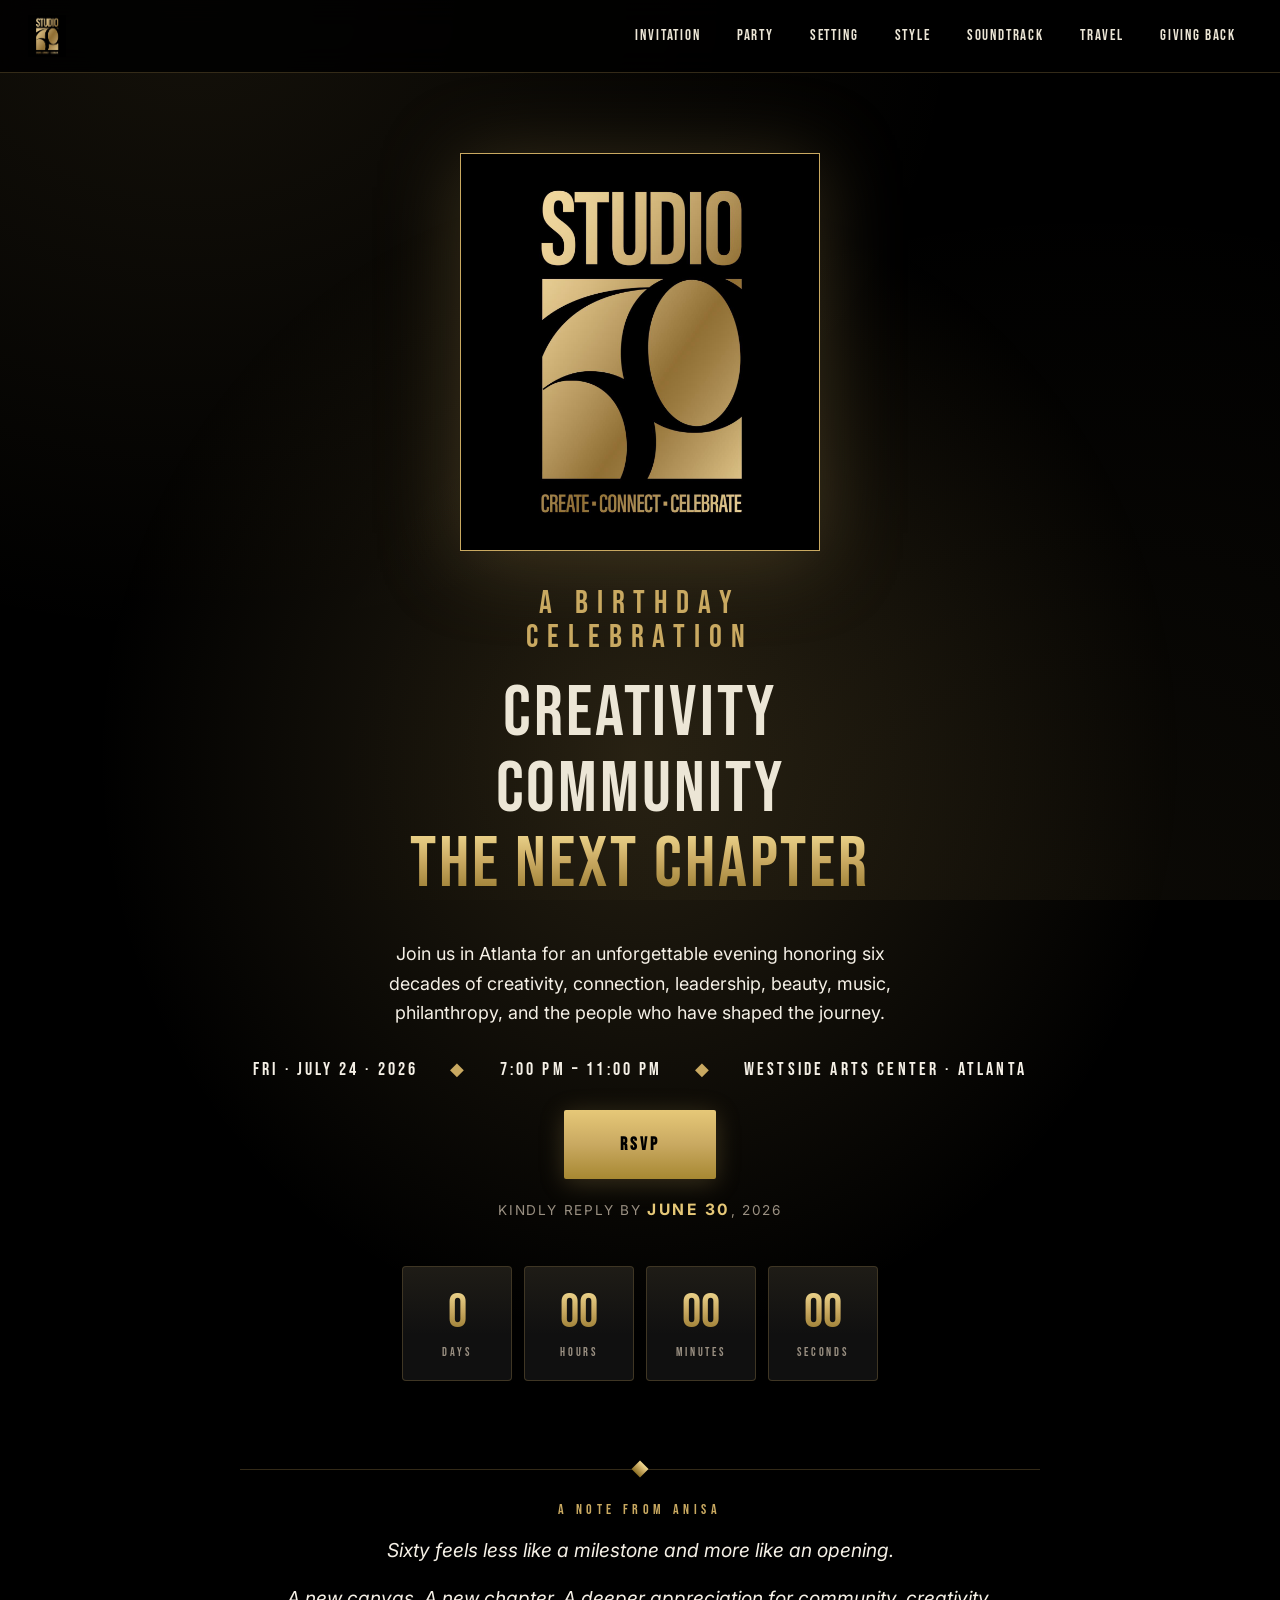
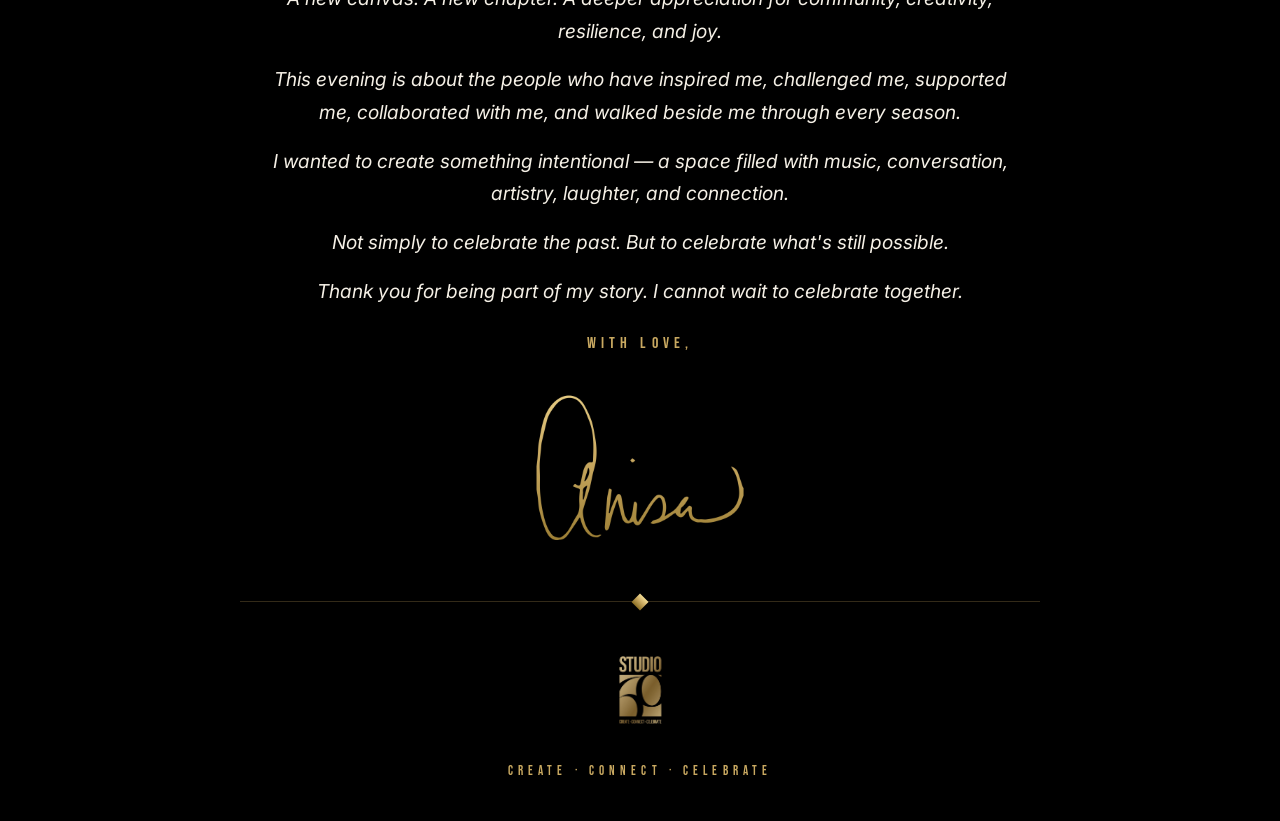
==== commit 44b5f41e: "Trim eyebrow + keep song deadline date intact - Home eyebrow now reads just "A Birthday / Celebratio" ====
--- a/index.html
+++ b/index.html
@@ -19,7 +19,7 @@
     <!-- HERO -->
     <section class="hero">
       <img class="hero-logo" src="assets/studio60-logo.png" alt="Studio 60 logo" />
-      <div class="hero-eyebrow hero-eyebrow--lg">A Birthday<br />Celebration of</div>
+      <div class="hero-eyebrow hero-eyebrow--lg">A Birthday<br />Celebration</div>
       <h1 class="hero-title">
         Creativity<br />
         Community<br />
--- a/assets/style.css
+++ b/assets/style.css
@@ -594,6 +594,9 @@
   font-size: 1.15em;
   letter-spacing: 0.16em;
 }
+
+/* Keeps a date and its year locked together on one line */
+.deadline-line { white-space: nowrap; }
 .soundtrack-tagline {
   margin-top: 14px;
   font-family: 'Bebas Neue', 'Oswald', sans-serif;
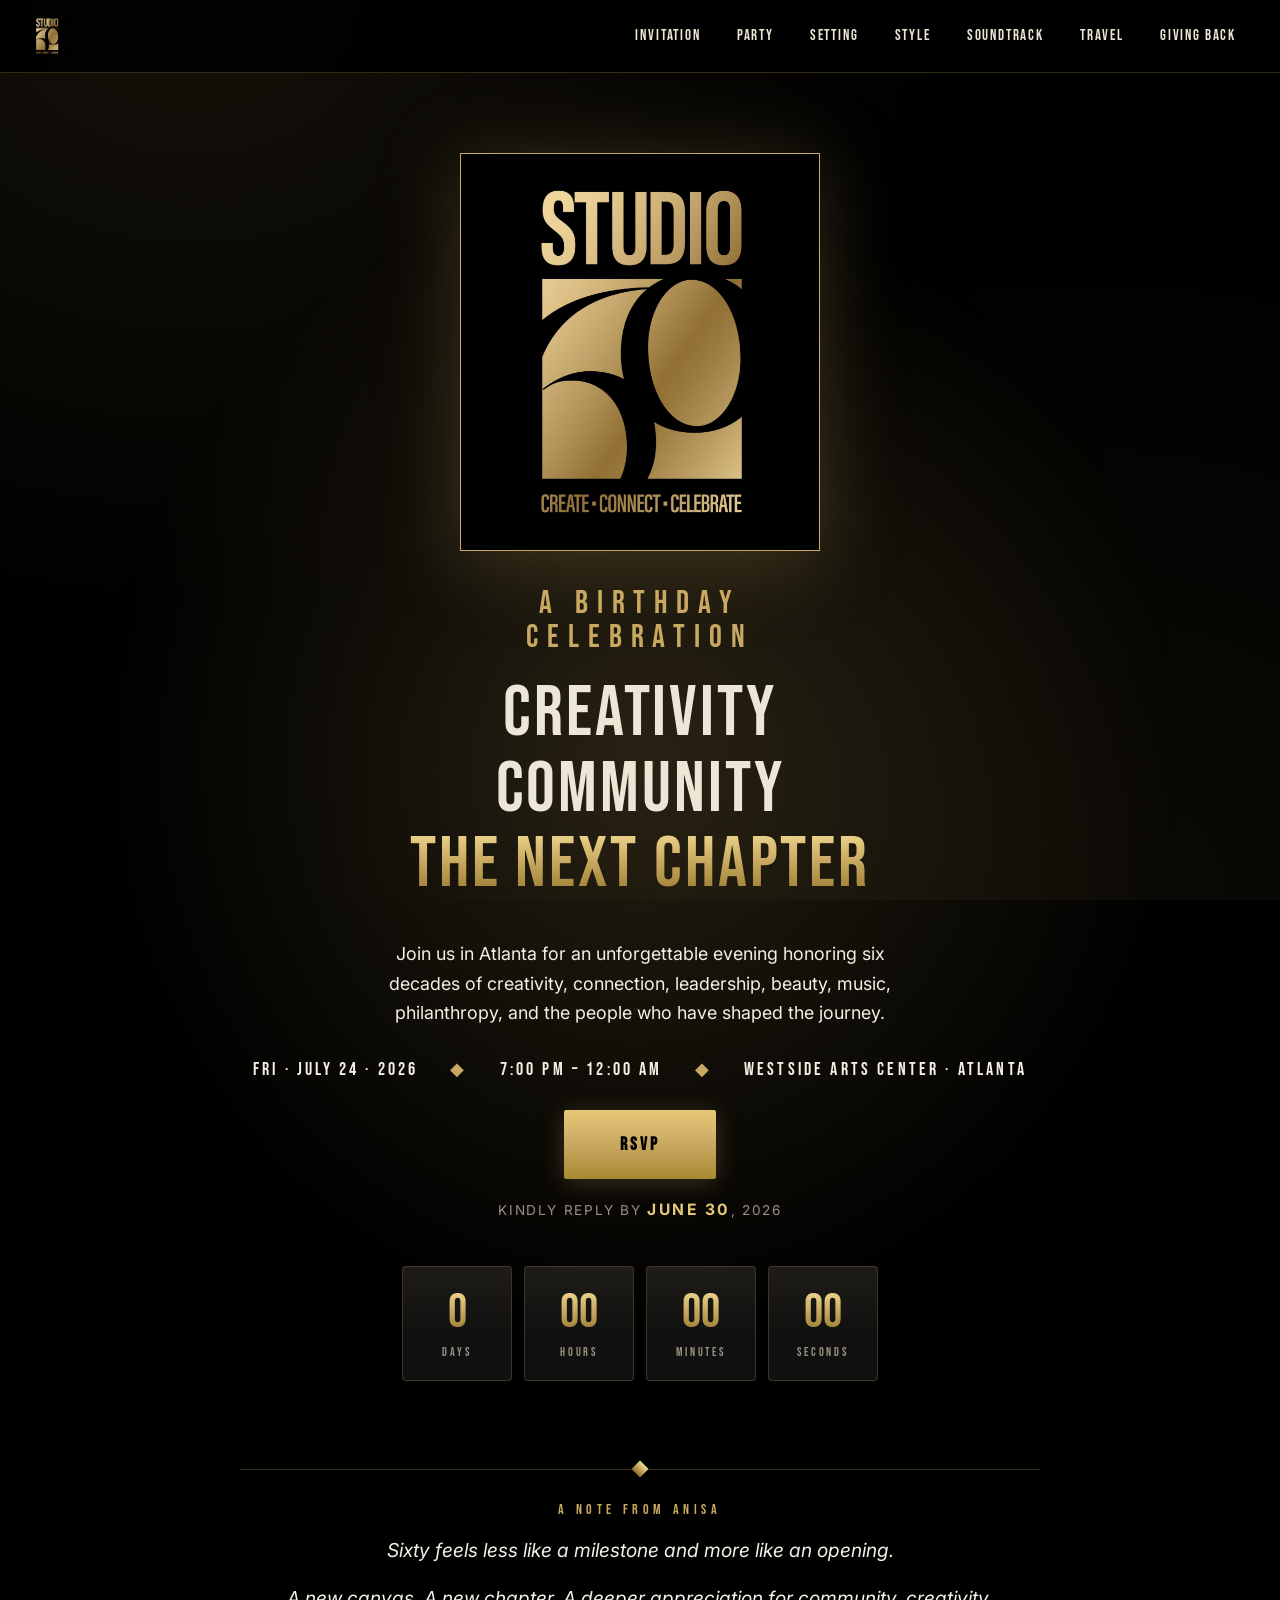
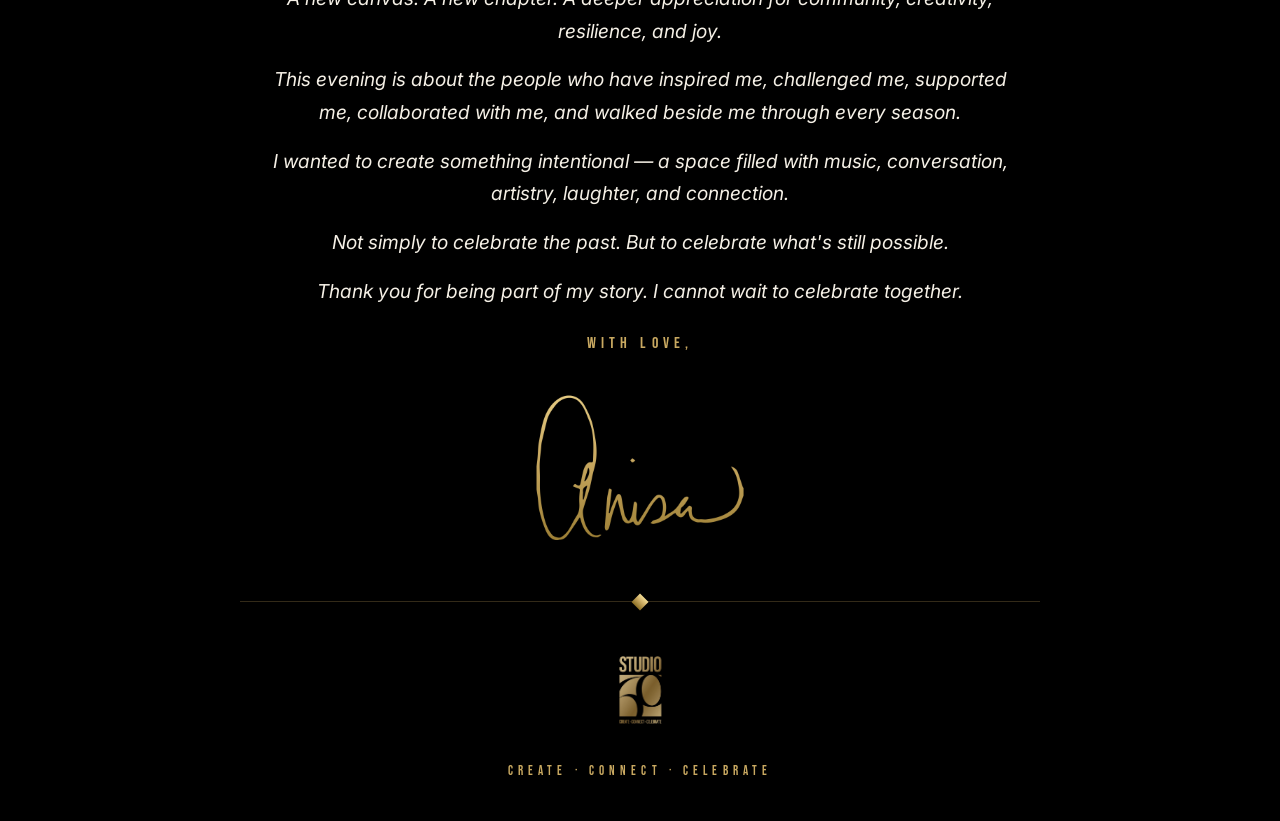
==== commit eae4859c: "Update event end time from 11pm back to 12am on home and RSVP pages" ====
--- a/index.html
+++ b/index.html
@@ -33,7 +33,7 @@
       <div class="hero-meta">
         <span>Fri · July 24 · 2026</span>
         <span class="dot">◆</span>
-        <span>7:00 PM – 11:00 PM</span>
+        <span>7:00 PM – 12:00 AM</span>
         <span class="dot">◆</span>
         <span class="venue-meta"><span>Westside Arts Center</span><span class="venue-sep"> · </span><span>Atlanta</span></span>
       </div>
@@ -41,7 +41,7 @@
       <div class="hero-cta-row" style="margin-top: 18px;">
         <a class="btn btn-large" href="rsvp.html">RSVP</a>
       </div>
-      <div class="hero-rsvp-deadline">Kindly reply by <span class="deadline-date">June 30</span>, 2026</div>
+      <div class="hero-rsvp-deadline">Kindly reply by <span class="deadline-line"><span class="deadline-date">June 30</span>, 2026</span></div>
 
       <!-- COUNTDOWN -->
       <div id="countdown" class="countdown" aria-label="Countdown to event">
--- a/assets/style.css
+++ b/assets/style.css
@@ -578,6 +578,69 @@
 /* Soundtrack page — tight title + tagline lockup on the banner */
 .soundtrack-lockup { line-height: 0.95; }
 
+/* Soundtrack — list of songs already requested */
+.songs-shown {
+  max-width: 640px;
+  margin: 0 auto 32px;
+  text-align: center;
+}
+
+.songs-shown-heading {
+  font-family: 'Bebas Neue', 'Oswald', sans-serif;
+  font-size: clamp(1.4rem, 2.6vw, 1.9rem);
+  letter-spacing: 0.18em;
+  color: var(--gold-light);
+  margin-bottom: 12px;
+}
+
+.songs-shown-status {
+  font-family: 'Bebas Neue', 'Oswald', sans-serif;
+  letter-spacing: 0.22em;
+  font-size: 0.85rem;
+  color: var(--text-mute);
+  text-transform: uppercase;
+  margin-bottom: 18px;
+}
+
+.songs-list {
+  list-style: none;
+  padding: 0;
+  margin: 0;
+  max-height: 280px;
+  overflow-y: auto;
+  border: 1px solid var(--line);
+  border-radius: 4px;
+  background: rgba(0, 0, 0, 0.4);
+  text-align: left;
+  display: none;
+}
+
+.songs-list.is-loaded { display: block; }
+
+.songs-list-row {
+  display: flex;
+  align-items: baseline;
+  gap: 12px;
+  padding: 10px 18px;
+  border-bottom: 1px solid rgba(201, 169, 97, 0.08);
+}
+
+.songs-list-row:last-child { border-bottom: none; }
+
+.songs-list-title {
+  color: var(--ivory);
+  font-weight: 600;
+  font-size: 0.95rem;
+}
+
+.songs-list-artist {
+  color: var(--text-mute);
+  font-size: 0.85rem;
+  font-style: italic;
+  margin-left: auto;
+  text-align: right;
+}
+
 /* Soundtrack deadline note — matches the RSVP "Kindly reply by" treatment */
 .song-deadline {
   text-align: center;
@@ -650,6 +713,89 @@
   font-style: italic;
   color: var(--gold-light);
   margin-top: 1.6rem;
+}
+
+/* Run of Show — "The Lineup" performer cards */
+.lineup-heading {
+  text-align: center;
+  font-family: 'Bebas Neue', 'Oswald', sans-serif;
+  font-size: clamp(1.8rem, 3.6vw, 2.8rem);
+  letter-spacing: 0.06em;
+  color: var(--gold-light);
+  margin-bottom: 36px;
+}
+
+.lineup-grid {
+  display: grid;
+  grid-template-columns: repeat(2, 1fr);
+  gap: 24px;
+  max-width: 1080px;
+  margin: 0 auto;
+}
+
+.lineup-card {
+  padding: 32px 28px;
+  background: linear-gradient(180deg, rgba(20, 20, 20, 0.95), rgba(0, 0, 0, 0.9));
+  border: 1px solid var(--line);
+  border-radius: 6px;
+  text-align: center;
+  display: flex;
+  flex-direction: column;
+  overflow: hidden;
+}
+
+.lineup-card--with-image { padding-top: 0; }
+
+.lineup-image {
+  margin: 0 -28px 24px;
+  border-bottom: 1px solid var(--line);
+  background: var(--black);
+}
+
+.lineup-image img {
+  display: block;
+  width: 100%;
+  height: 220px;
+  object-fit: cover;
+  object-position: center;
+}
+
+.lineup-role {
+  display: block;
+  font-family: 'Bebas Neue', 'Oswald', sans-serif;
+  letter-spacing: 0.32em;
+  font-size: 0.8rem;
+  color: var(--gold);
+  text-transform: uppercase;
+  margin-bottom: 10px;
+}
+
+.lineup-name {
+  color: var(--gold-light);
+  font-size: 1.4rem;
+  margin-bottom: 14px;
+}
+
+.lineup-tag {
+  font-size: 0.55em;
+  color: var(--text-mute);
+  letter-spacing: 0.22em;
+  margin-left: 6px;
+  vertical-align: middle;
+  font-weight: 400;
+}
+
+.lineup-bio {
+  color: var(--text);
+  font-size: 0.95rem;
+  line-height: 1.65;
+  margin: 0;
+}
+
+@media (max-width: 800px) {
+  .lineup-grid { grid-template-columns: 1fr; gap: 18px; }
+  .lineup-card { padding: 26px 22px; }
+  .lineup-image img { height: 200px; }
 }
 
 /* Advocacy — three text-only charity cards */
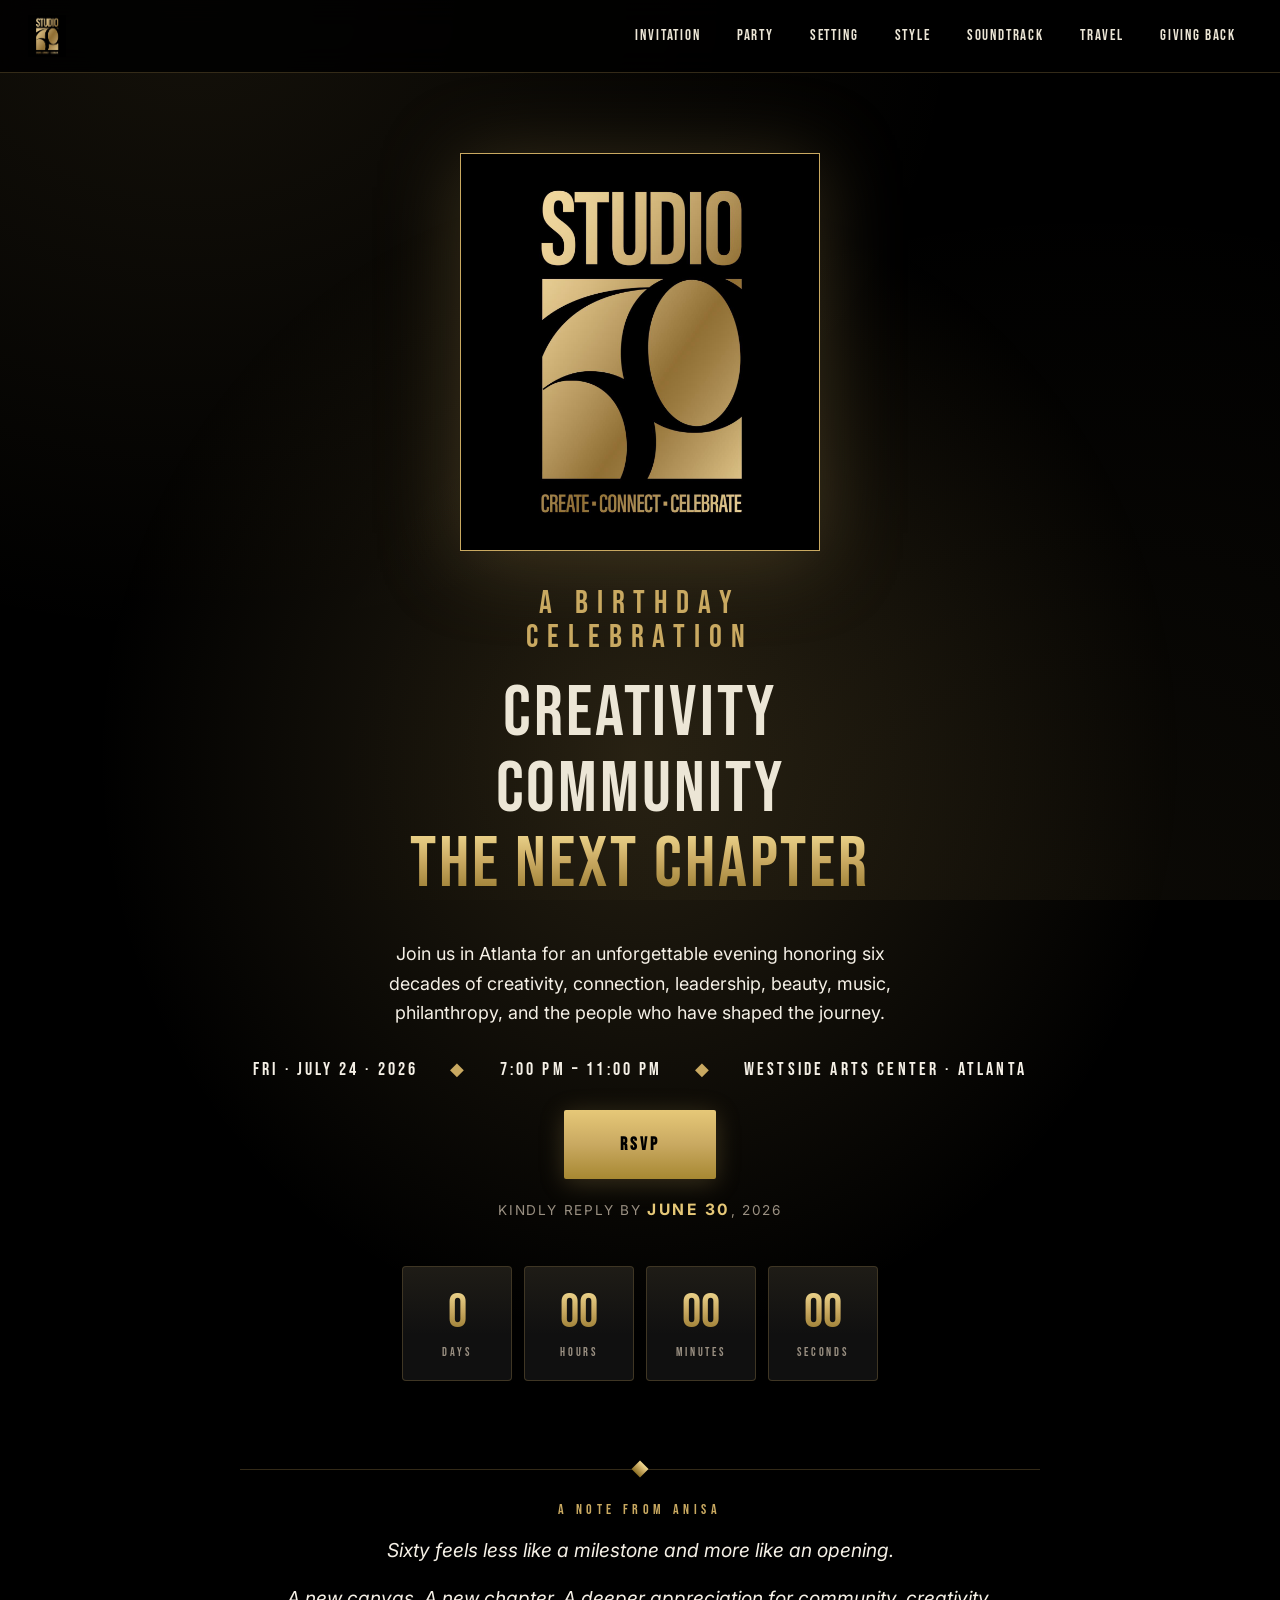
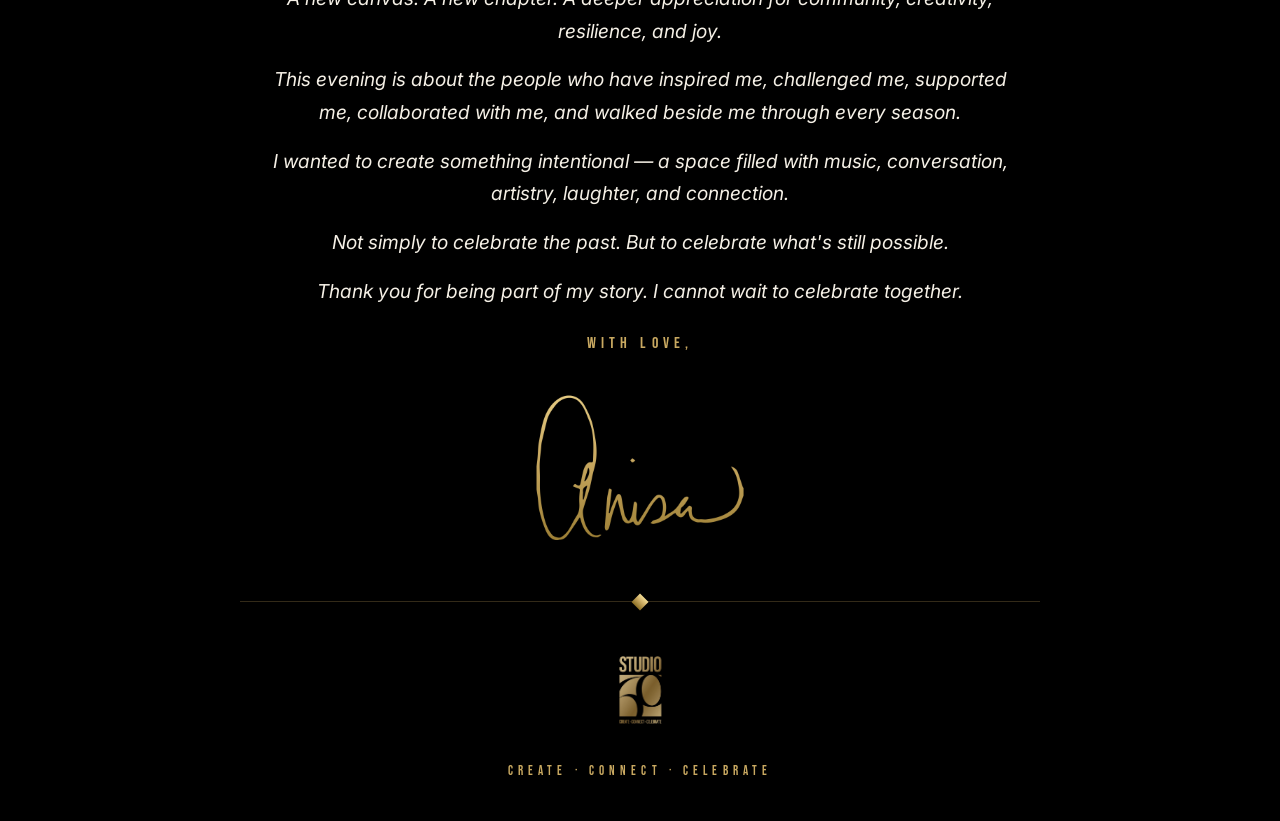
==== commit 7132d875: "Switch event end time back to 11pm on home and Invitation pages" ====
--- a/index.html
+++ b/index.html
@@ -33,7 +33,7 @@
       <div class="hero-meta">
         <span>Fri · July 24 · 2026</span>
         <span class="dot">◆</span>
-        <span>7:00 PM – 12:00 AM</span>
+        <span>7:00 PM – 11:00 PM</span>
         <span class="dot">◆</span>
         <span class="venue-meta"><span>Westside Arts Center</span><span class="venue-sep"> · </span><span>Atlanta</span></span>
       </div>
--- a/assets/style.css
+++ b/assets/style.css
@@ -872,6 +872,42 @@
   .charity-card { padding: 28px 24px; }
 }
 
+/* Terms & Conditions page — clean reading layout */
+.terms-block {
+  max-width: 760px;
+  margin: 0 auto;
+  color: var(--text);
+}
+
+.terms-intro {
+  font-size: 1.05rem;
+  font-style: italic;
+  color: var(--ivory);
+  margin-bottom: 32px;
+  padding-bottom: 24px;
+  border-bottom: 1px solid var(--line);
+  text-wrap: balance;
+}
+
+.terms-block h2 {
+  font-family: 'Bebas Neue', 'Oswald', sans-serif;
+  font-size: clamp(1.1rem, 1.8vw, 1.3rem);
+  letter-spacing: 0.12em;
+  color: var(--gold-light);
+  text-transform: uppercase;
+  margin-top: 32px;
+  margin-bottom: 12px;
+}
+
+.terms-block h2:first-of-type { margin-top: 0; }
+
+.terms-block p {
+  font-size: 0.98rem;
+  line-height: 1.7;
+  color: var(--text);
+  margin-bottom: 1rem;
+}
+
 /* Attire page — centred mood block with an italic gold coda */
 .attire-block { text-align: center; }
 .attire-block .section-title { margin-bottom: 24px; }
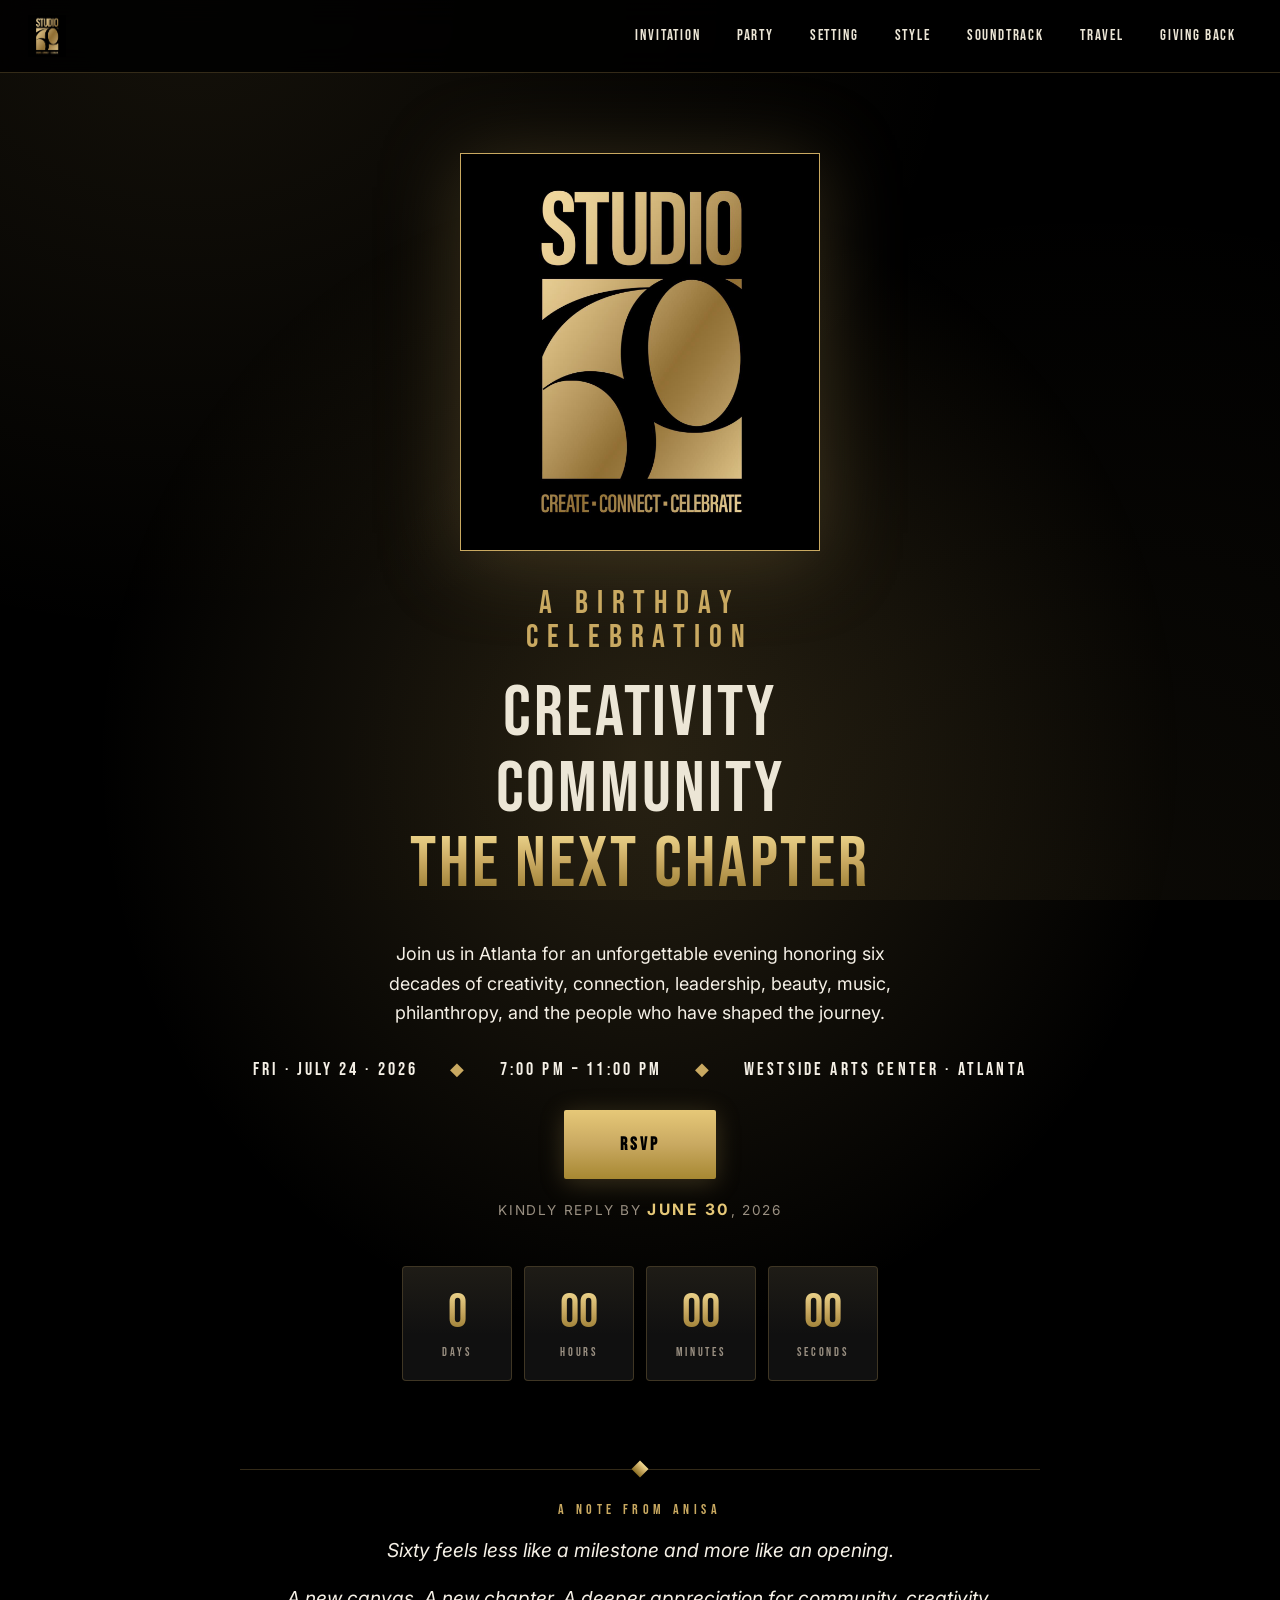
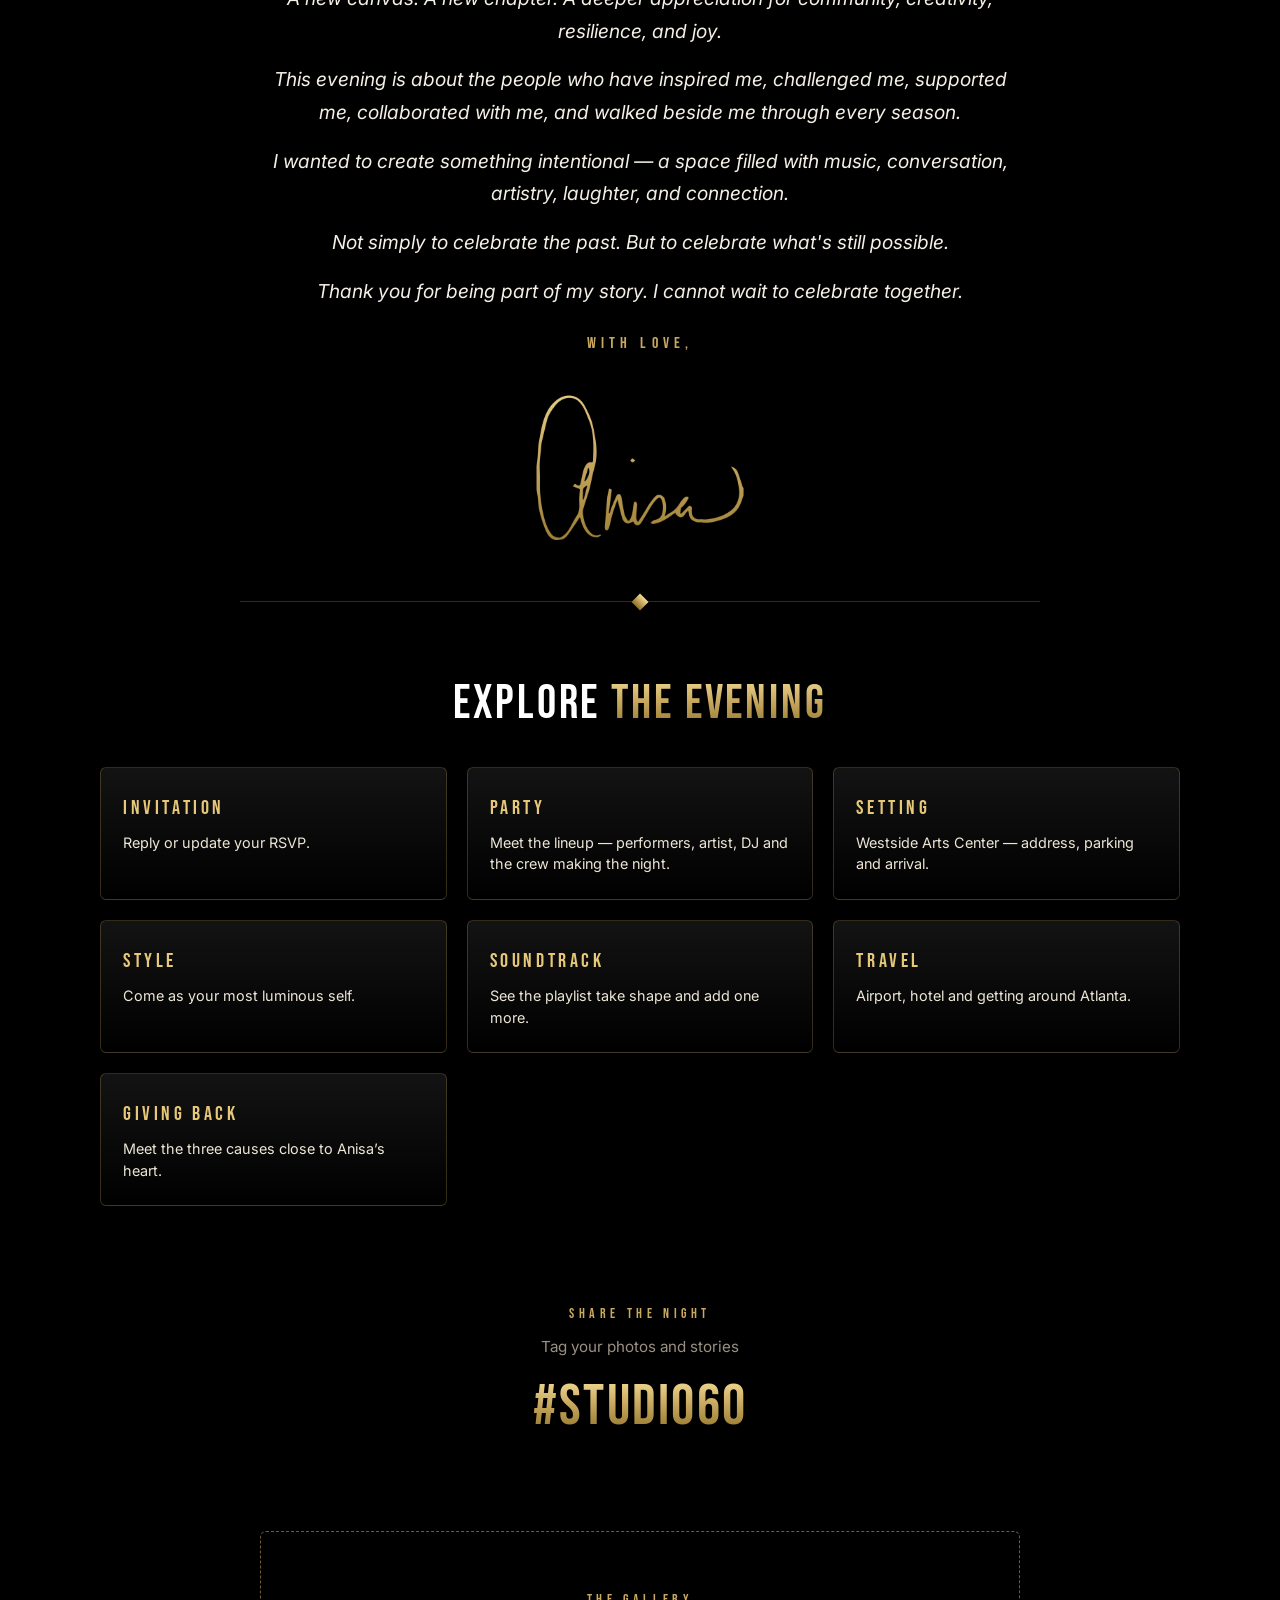
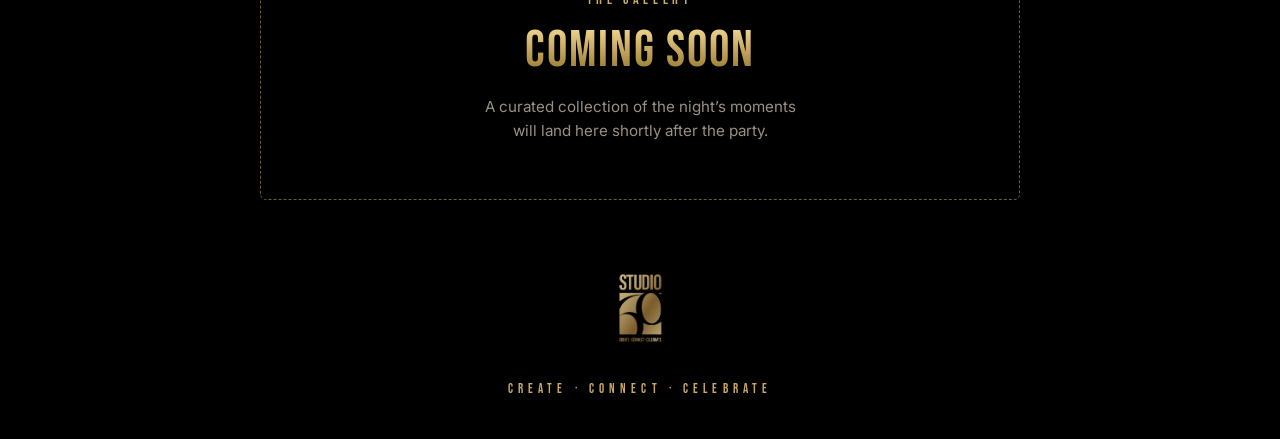
==== commit 521479eb: "Home: add Explore, Share The Night, and Gallery placeholder Three new sections beneath Anisa's note " ====
--- a/index.html
+++ b/index.html
@@ -80,6 +80,65 @@
         </div>
       </div>
     </section>
+
+    <!-- EXPLORE THE EVENING -->
+    <section class="section section-tight">
+      <div class="container">
+        <h2 class="explore-heading">Explore <span class="gold-text">The Evening</span></h2>
+        <div class="explore-grid">
+          <a href="rsvp.html" class="explore-tile">
+            <span class="explore-tile-title">Invitation</span>
+            <span class="explore-tile-desc">Reply or update your RSVP.</span>
+          </a>
+          <a href="run-of-show.html" class="explore-tile">
+            <span class="explore-tile-title">Party</span>
+            <span class="explore-tile-desc">Meet the lineup &mdash; performers, artist, DJ and the crew making the night.</span>
+          </a>
+          <a href="venue.html" class="explore-tile">
+            <span class="explore-tile-title">Setting</span>
+            <span class="explore-tile-desc">Westside Arts Center &mdash; address, parking and arrival.</span>
+          </a>
+          <a href="attire.html" class="explore-tile">
+            <span class="explore-tile-title">Style</span>
+            <span class="explore-tile-desc">Come as your most luminous self.</span>
+          </a>
+          <a href="request-a-song.html" class="explore-tile">
+            <span class="explore-tile-title">Soundtrack</span>
+            <span class="explore-tile-desc">See the playlist take shape and add one more.</span>
+          </a>
+          <a href="travel.html" class="explore-tile">
+            <span class="explore-tile-title">Travel</span>
+            <span class="explore-tile-desc">Airport, hotel and getting around Atlanta.</span>
+          </a>
+          <a href="advocacy.html" class="explore-tile">
+            <span class="explore-tile-title">Giving Back</span>
+            <span class="explore-tile-desc">Meet the three causes close to Anisa&rsquo;s heart.</span>
+          </a>
+        </div>
+      </div>
+    </section>
+
+    <!-- SHARE THE NIGHT -->
+    <section class="section section-tight">
+      <div class="container">
+        <div class="share-block">
+          <span class="share-kicker">Share the night</span>
+          <p class="share-sub">Tag your photos and stories</p>
+          <div class="share-hashtag">#Studio60</div>
+        </div>
+      </div>
+    </section>
+
+    <!-- GALLERY — COMING SOON -->
+    <section class="section section-tight">
+      <div class="container">
+        <div class="gallery-placeholder">
+          <span class="gallery-kicker">The Gallery</span>
+          <h2 class="gallery-heading gold-text">Coming Soon</h2>
+          <p class="gallery-note">A curated collection of the night&rsquo;s moments will land here shortly after the party.</p>
+        </div>
+      </div>
+    </section>
   </main>
 
   <div id="site-footer"></div>
--- a/assets/style.css
+++ b/assets/style.css
@@ -715,6 +715,38 @@
   margin-top: 1.6rem;
 }
 
+/* Run of Show — "A Living Tribute" feature section */
+.tribute-heading {
+  text-align: center;
+  font-family: 'Bebas Neue', 'Oswald', sans-serif;
+  font-size: clamp(1.8rem, 3.6vw, 2.8rem);
+  letter-spacing: 0.06em;
+  color: var(--gold-light);
+  margin-bottom: 28px;
+}
+
+.tribute-block {
+  max-width: 720px;
+  margin: 0 auto;
+  text-align: center;
+}
+
+.tribute-block p {
+  color: var(--ivory);
+  font-size: clamp(1rem, 1.4vw, 1.1rem);
+  line-height: 1.7;
+  margin-bottom: 18px;
+  text-wrap: balance;
+}
+
+.tribute-block p:last-child { margin-bottom: 0; }
+
+.tribute-closing {
+  font-style: italic;
+  color: var(--gold-light) !important;
+  margin-top: 14px !important;
+}
+
 /* Run of Show — "The Lineup" performer cards */
 .lineup-heading {
   text-align: center;
@@ -733,6 +765,18 @@
   margin: 0 auto;
 }
 
+/* When the lineup has an odd number of cards (e.g. 5), the last one
+   would sit left-aligned in a half-empty row. Centre it instead so the
+   grid reads as a clean tower with a single highlighted card at the foot. */
+@media (min-width: 801px) {
+  .lineup-grid > .lineup-card:last-child:nth-child(odd) {
+    grid-column: 1 / -1;
+    justify-self: center;
+    max-width: calc((100% - 24px) / 2);
+    width: 100%;
+  }
+}
+
 .lineup-card {
   padding: 32px 28px;
   background: linear-gradient(180deg, rgba(20, 20, 20, 0.95), rgba(0, 0, 0, 0.9));
@@ -755,7 +799,8 @@
 .lineup-image img {
   display: block;
   width: 100%;
-  height: 220px;
+  aspect-ratio: 1 / 1;
+  height: auto;
   object-fit: cover;
   object-position: center;
 }
@@ -795,7 +840,9 @@
 @media (max-width: 800px) {
   .lineup-grid { grid-template-columns: 1fr; gap: 18px; }
   .lineup-card { padding: 26px 22px; }
-  .lineup-image img { height: 200px; }
+  /* Match the figure's negative side margins to the card's mobile padding
+     so the image area aligns with the card edges (and logos don't clip). */
+  .lineup-image { margin-left: -22px; margin-right: -22px; }
 }
 
 /* Advocacy — three text-only charity cards */
@@ -870,6 +917,137 @@
 @media (max-width: 800px) {
   .charity-grid { grid-template-columns: 1fr; gap: 20px; }
   .charity-card { padding: 28px 24px; }
+}
+
+/* Homepage — Explore The Evening (page navigation tiles) */
+.explore-heading {
+  text-align: center;
+  font-family: 'Bebas Neue', 'Oswald', sans-serif;
+  font-size: clamp(2rem, 4.5vw, 3rem);
+  letter-spacing: 0.06em;
+  color: var(--white);
+  margin-bottom: 36px;
+}
+
+.explore-grid {
+  display: grid;
+  grid-template-columns: repeat(3, 1fr);
+  gap: 20px;
+  max-width: 1080px;
+  margin: 0 auto;
+}
+
+.explore-tile {
+  display: block;
+  padding: 24px 22px;
+  background: linear-gradient(180deg, rgba(20, 20, 20, 0.95), rgba(0, 0, 0, 0.9));
+  border: 1px solid var(--line);
+  border-radius: 6px;
+  color: inherit;
+  text-decoration: none;
+  transition: border-color 0.2s, transform 0.2s;
+}
+
+.explore-tile:hover,
+.explore-tile:focus-visible {
+  border-color: var(--gold-light);
+  transform: translateY(-2px);
+}
+
+.explore-tile-title {
+  display: block;
+  font-family: 'Bebas Neue', 'Oswald', sans-serif;
+  font-size: 1.25rem;
+  letter-spacing: 0.18em;
+  text-transform: uppercase;
+  color: var(--gold-light);
+  margin-bottom: 8px;
+}
+
+.explore-tile-desc {
+  display: block;
+  font-size: 0.9rem;
+  color: var(--text);
+  line-height: 1.5;
+}
+
+@media (max-width: 900px) {
+  .explore-grid { grid-template-columns: repeat(2, 1fr); }
+}
+
+@media (max-width: 480px) {
+  .explore-grid { grid-template-columns: 1fr; gap: 14px; }
+}
+
+/* Homepage — Share The Night (hashtag block) */
+.share-block {
+  text-align: center;
+  max-width: 640px;
+  margin: 0 auto;
+}
+
+.share-kicker {
+  display: block;
+  font-family: 'Bebas Neue', 'Oswald', sans-serif;
+  letter-spacing: 0.32em;
+  font-size: 0.9rem;
+  color: var(--gold);
+  text-transform: uppercase;
+  margin-bottom: 10px;
+}
+
+.share-sub {
+  color: var(--text-mute);
+  margin-bottom: 18px;
+  font-size: 0.95rem;
+}
+
+.share-hashtag {
+  font-family: 'Bebas Neue', 'Oswald', sans-serif;
+  font-size: clamp(2.4rem, 5vw, 3.6rem);
+  letter-spacing: 0.04em;
+  line-height: 1;
+  background: var(--gold-gradient);
+  -webkit-background-clip: text;
+  background-clip: text;
+  -webkit-text-fill-color: transparent;
+  color: transparent;
+}
+
+/* Homepage — Gallery placeholder */
+.gallery-placeholder {
+  text-align: center;
+  max-width: 760px;
+  margin: 0 auto;
+  padding: 56px 32px;
+  border: 1px dashed var(--line-strong);
+  border-radius: 6px;
+}
+
+.gallery-kicker {
+  display: block;
+  font-family: 'Bebas Neue', 'Oswald', sans-serif;
+  letter-spacing: 0.32em;
+  font-size: 0.9rem;
+  color: var(--gold);
+  text-transform: uppercase;
+  margin-bottom: 14px;
+}
+
+.gallery-heading {
+  font-family: 'Bebas Neue', 'Oswald', sans-serif;
+  font-size: clamp(2rem, 5vw, 3.2rem);
+  letter-spacing: 0.04em;
+  line-height: 1;
+  margin-bottom: 18px;
+}
+
+.gallery-note {
+  color: var(--text-mute);
+  font-size: 0.95rem;
+  max-width: 480px;
+  margin: 0 auto;
+  text-wrap: balance;
 }
 
 /* Terms & Conditions page — clean reading layout */
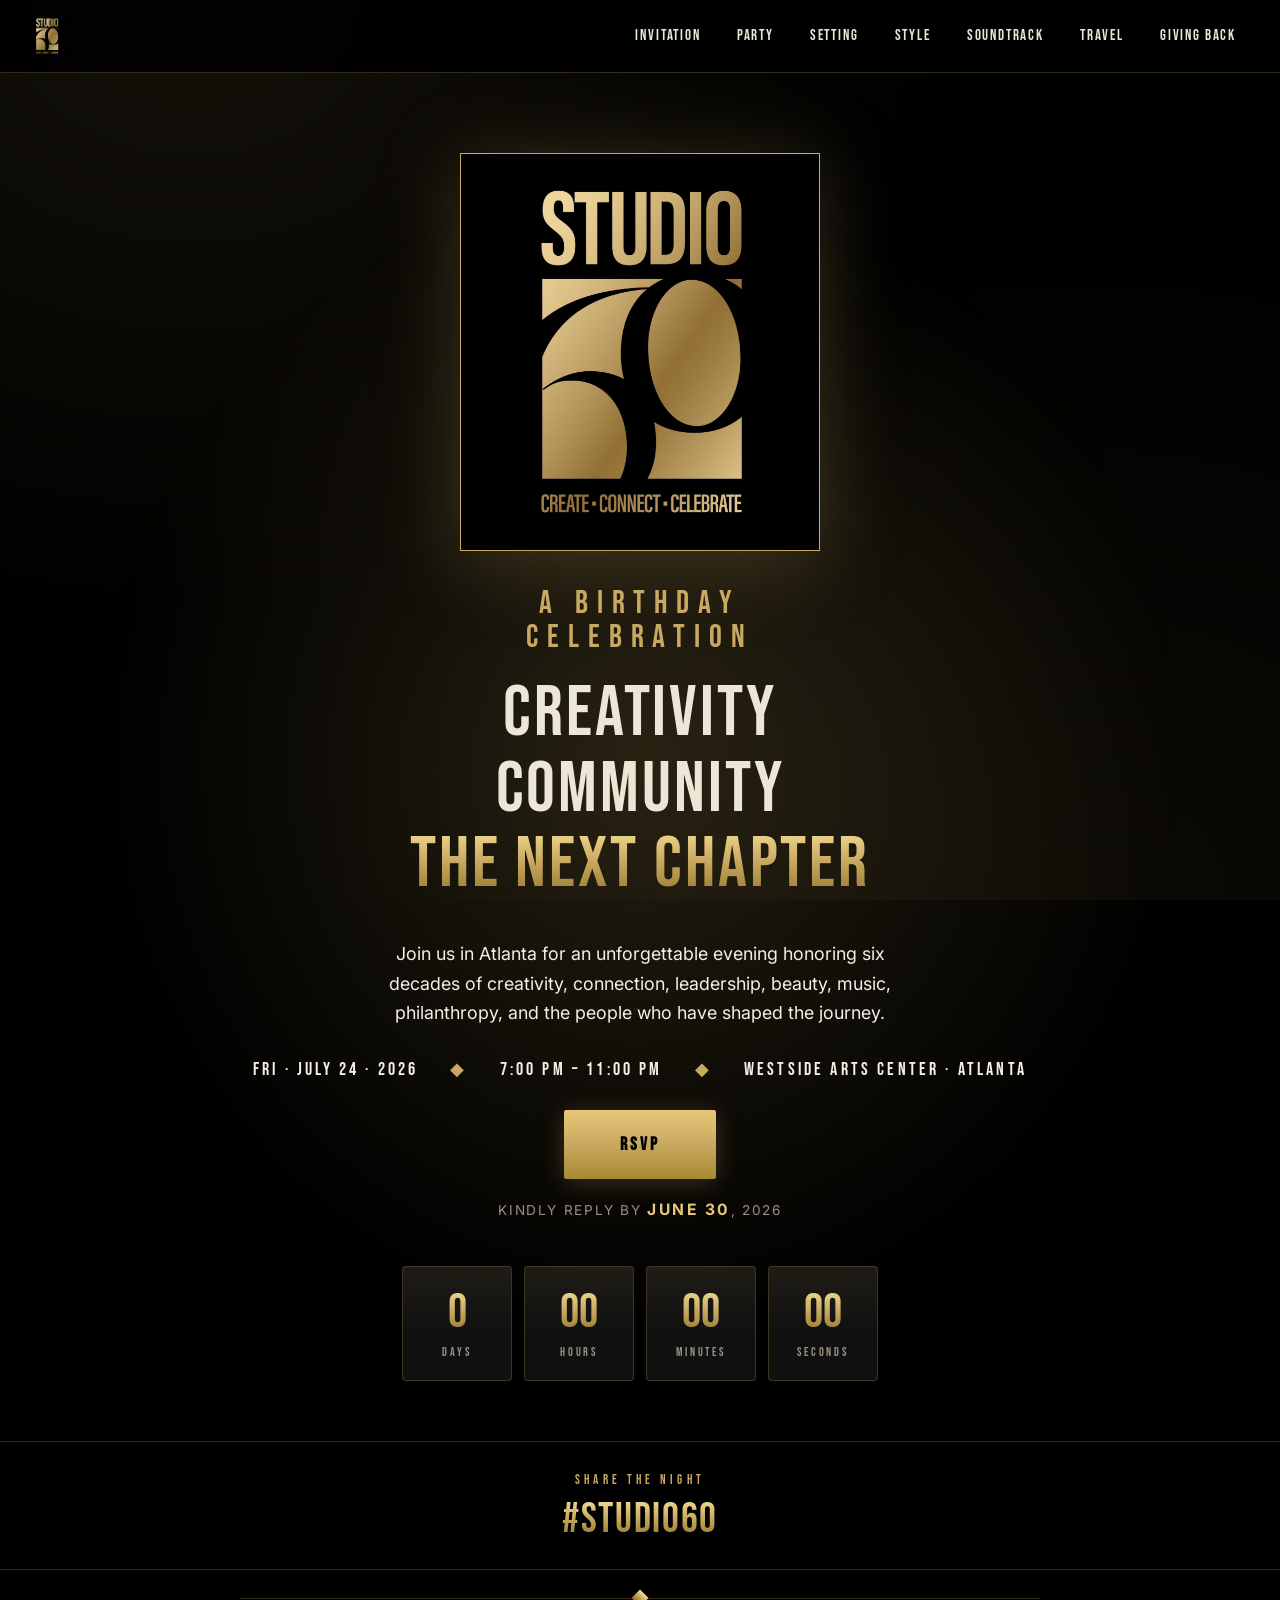
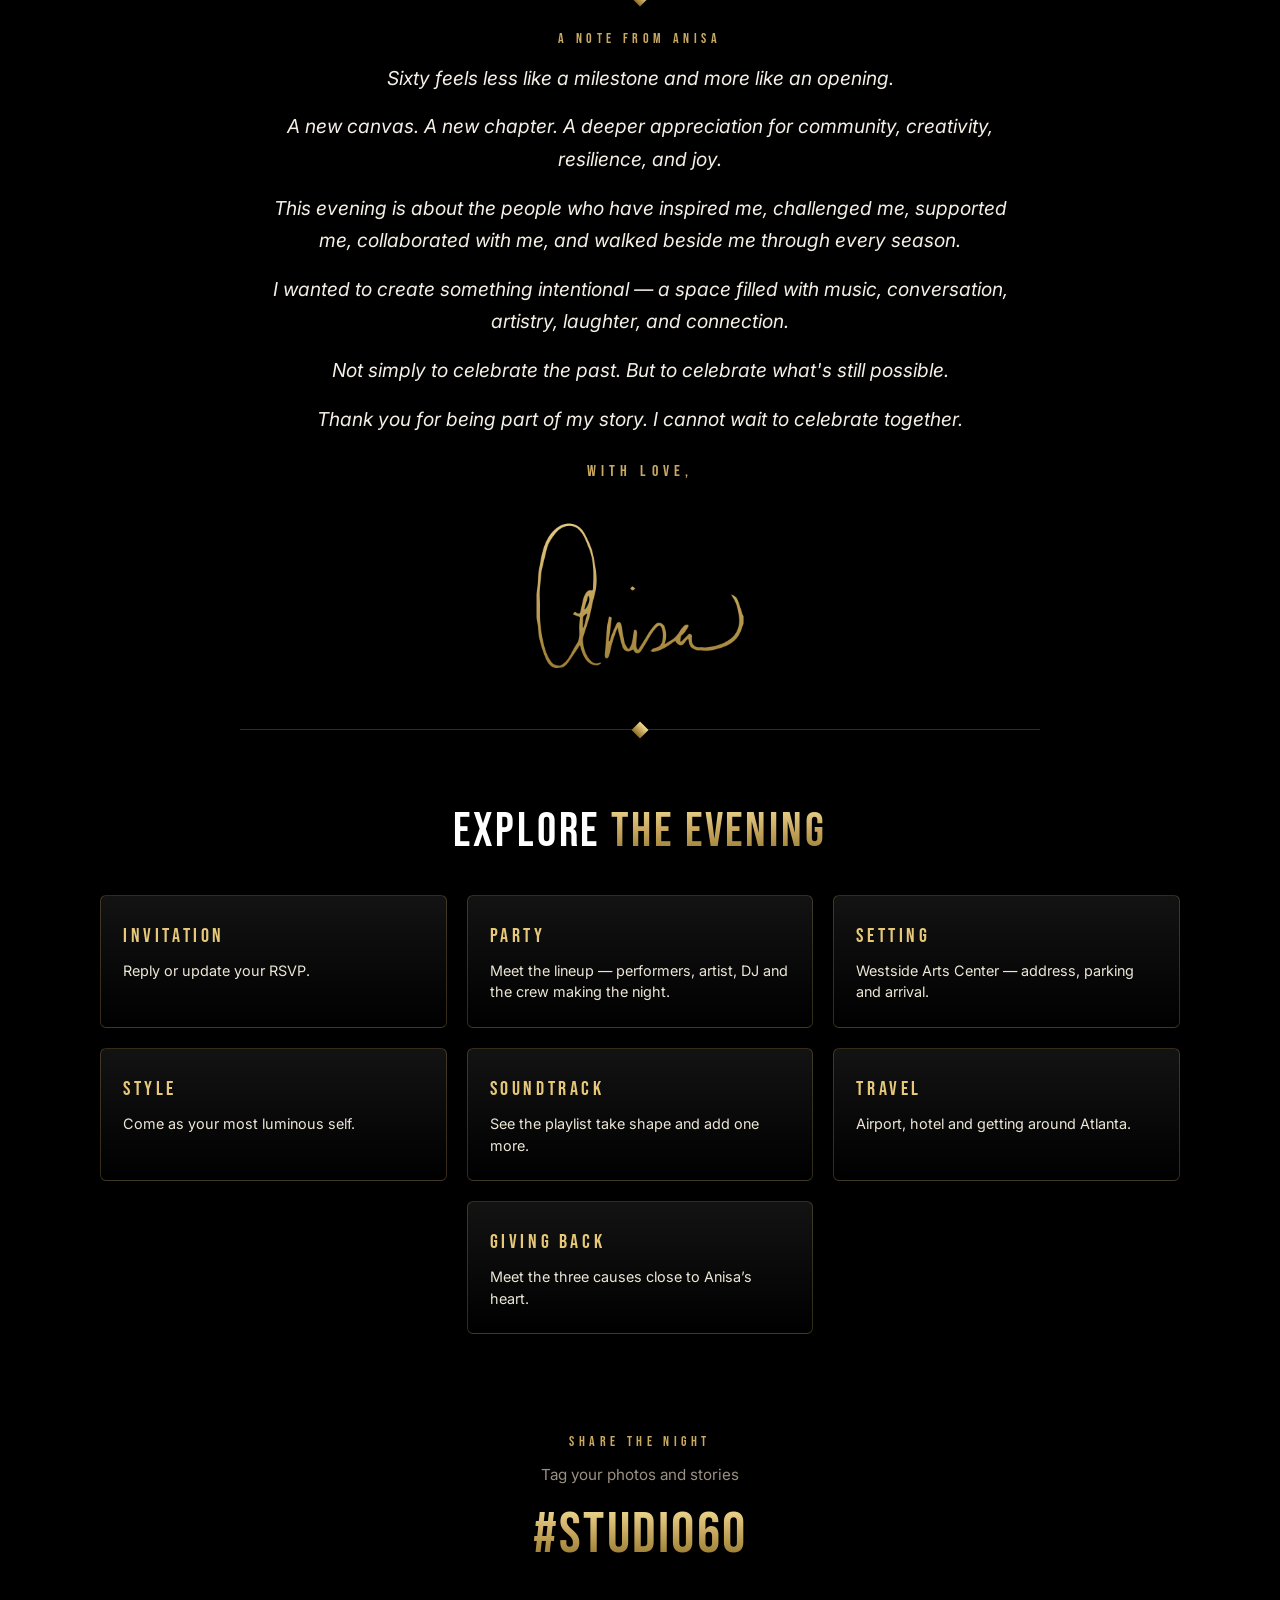
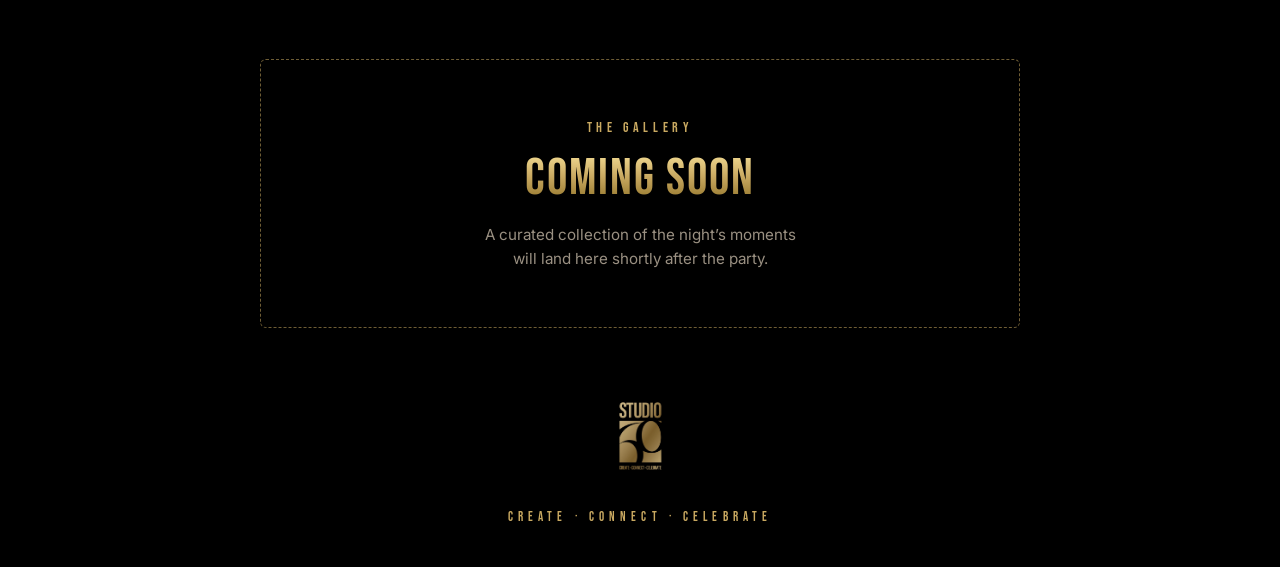
==== commit ce45f274: "Home: centre orphan explore tile, add hashtag callout up top - Add a media query rule that centres t" ====
--- a/index.html
+++ b/index.html
@@ -64,6 +64,12 @@
       </div>
     </section>
 
+    <!-- HASHTAG CALLOUT -->
+    <div class="hashtag-callout">
+      <div class="hashtag-callout-label">Share the night</div>
+      <a class="hashtag-callout-tag" href="#share-the-night">#Studio60</a>
+    </div>
+
     <!-- MESSAGE FROM ANISA -->
     <section class="section section-tight section-anisa-note">
       <div class="container">
@@ -119,7 +125,7 @@
     </section>
 
     <!-- SHARE THE NIGHT -->
-    <section class="section section-tight">
+    <section class="section section-tight" id="share-the-night">
       <div class="container">
         <div class="share-block">
           <span class="share-kicker">Share the night</span>
--- a/assets/style.css
+++ b/assets/style.css
@@ -919,6 +919,44 @@
   .charity-card { padding: 28px 24px; }
 }
 
+/* Homepage — Hashtag callout between hero and Anisa's note */
+.hashtag-callout {
+  text-align: center;
+  padding: 28px 28px;
+  border-top: 1px solid var(--line);
+  border-bottom: 1px solid var(--line);
+  background: rgba(0, 0, 0, 0.35);
+}
+
+.hashtag-callout-label {
+  font-family: 'Bebas Neue', 'Oswald', sans-serif;
+  letter-spacing: 0.32em;
+  font-size: 0.8rem;
+  color: var(--gold);
+  text-transform: uppercase;
+  margin-bottom: 8px;
+}
+
+.hashtag-callout-tag {
+  display: inline-block;
+  font-family: 'Bebas Neue', 'Oswald', sans-serif;
+  letter-spacing: 0.04em;
+  font-size: clamp(1.8rem, 3.5vw, 2.6rem);
+  line-height: 1;
+  background: var(--gold-gradient);
+  -webkit-background-clip: text;
+  background-clip: text;
+  -webkit-text-fill-color: transparent;
+  color: transparent;
+  text-decoration: none;
+  transition: transform 0.2s;
+}
+
+.hashtag-callout-tag:hover,
+.hashtag-callout-tag:focus-visible {
+  transform: scale(1.03);
+}
+
 /* Homepage — Explore The Evening (page navigation tiles) */
 .explore-heading {
   text-align: center;
@@ -935,6 +973,18 @@
   gap: 20px;
   max-width: 1080px;
   margin: 0 auto;
+}
+
+/* When the tile count leaves the last row with a single orphan on the
+   3-column desktop grid (e.g. 7 tiles), centre it so it doesn't sit
+   left-aligned in a half-empty row. */
+@media (min-width: 900px) {
+  .explore-grid > .explore-tile:last-child:nth-child(3n+1) {
+    grid-column: 1 / -1;
+    justify-self: center;
+    max-width: calc((100% - 40px) / 3);
+    width: 100%;
+  }
 }
 
 .explore-tile {
